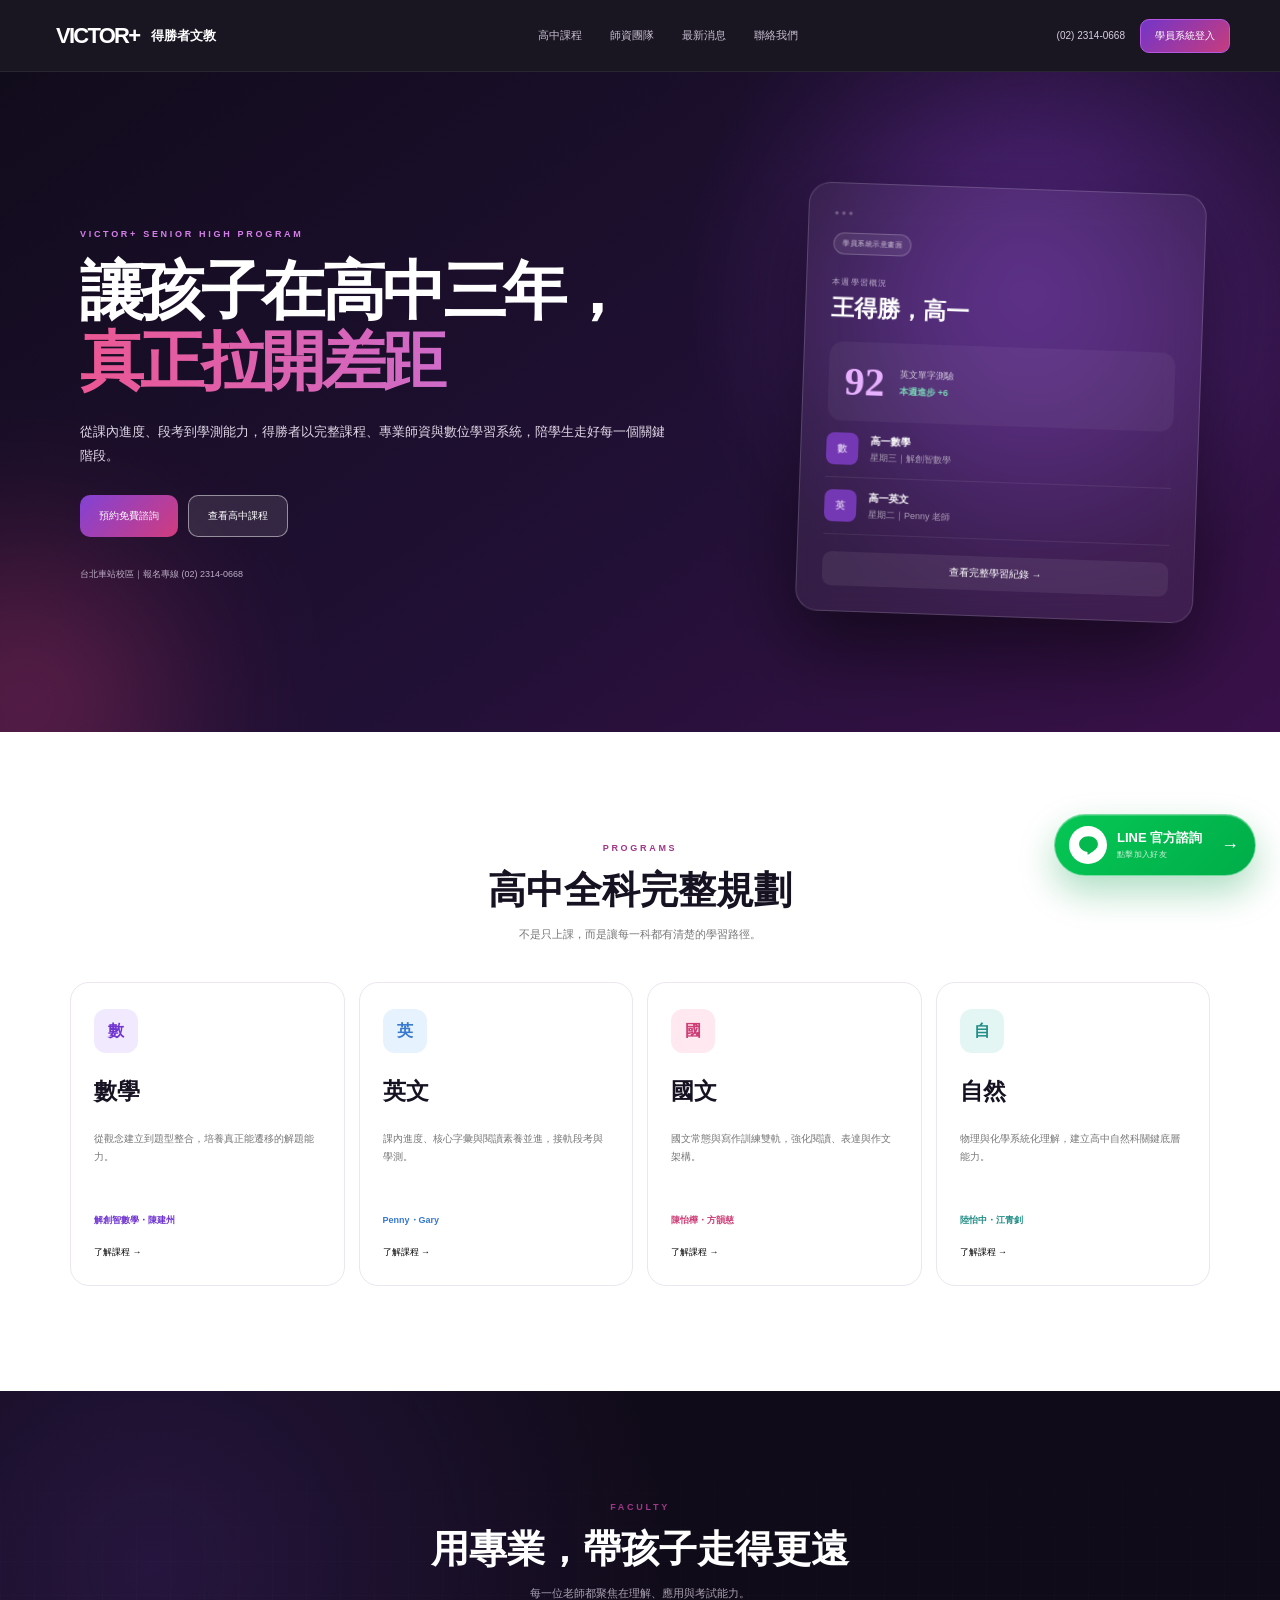
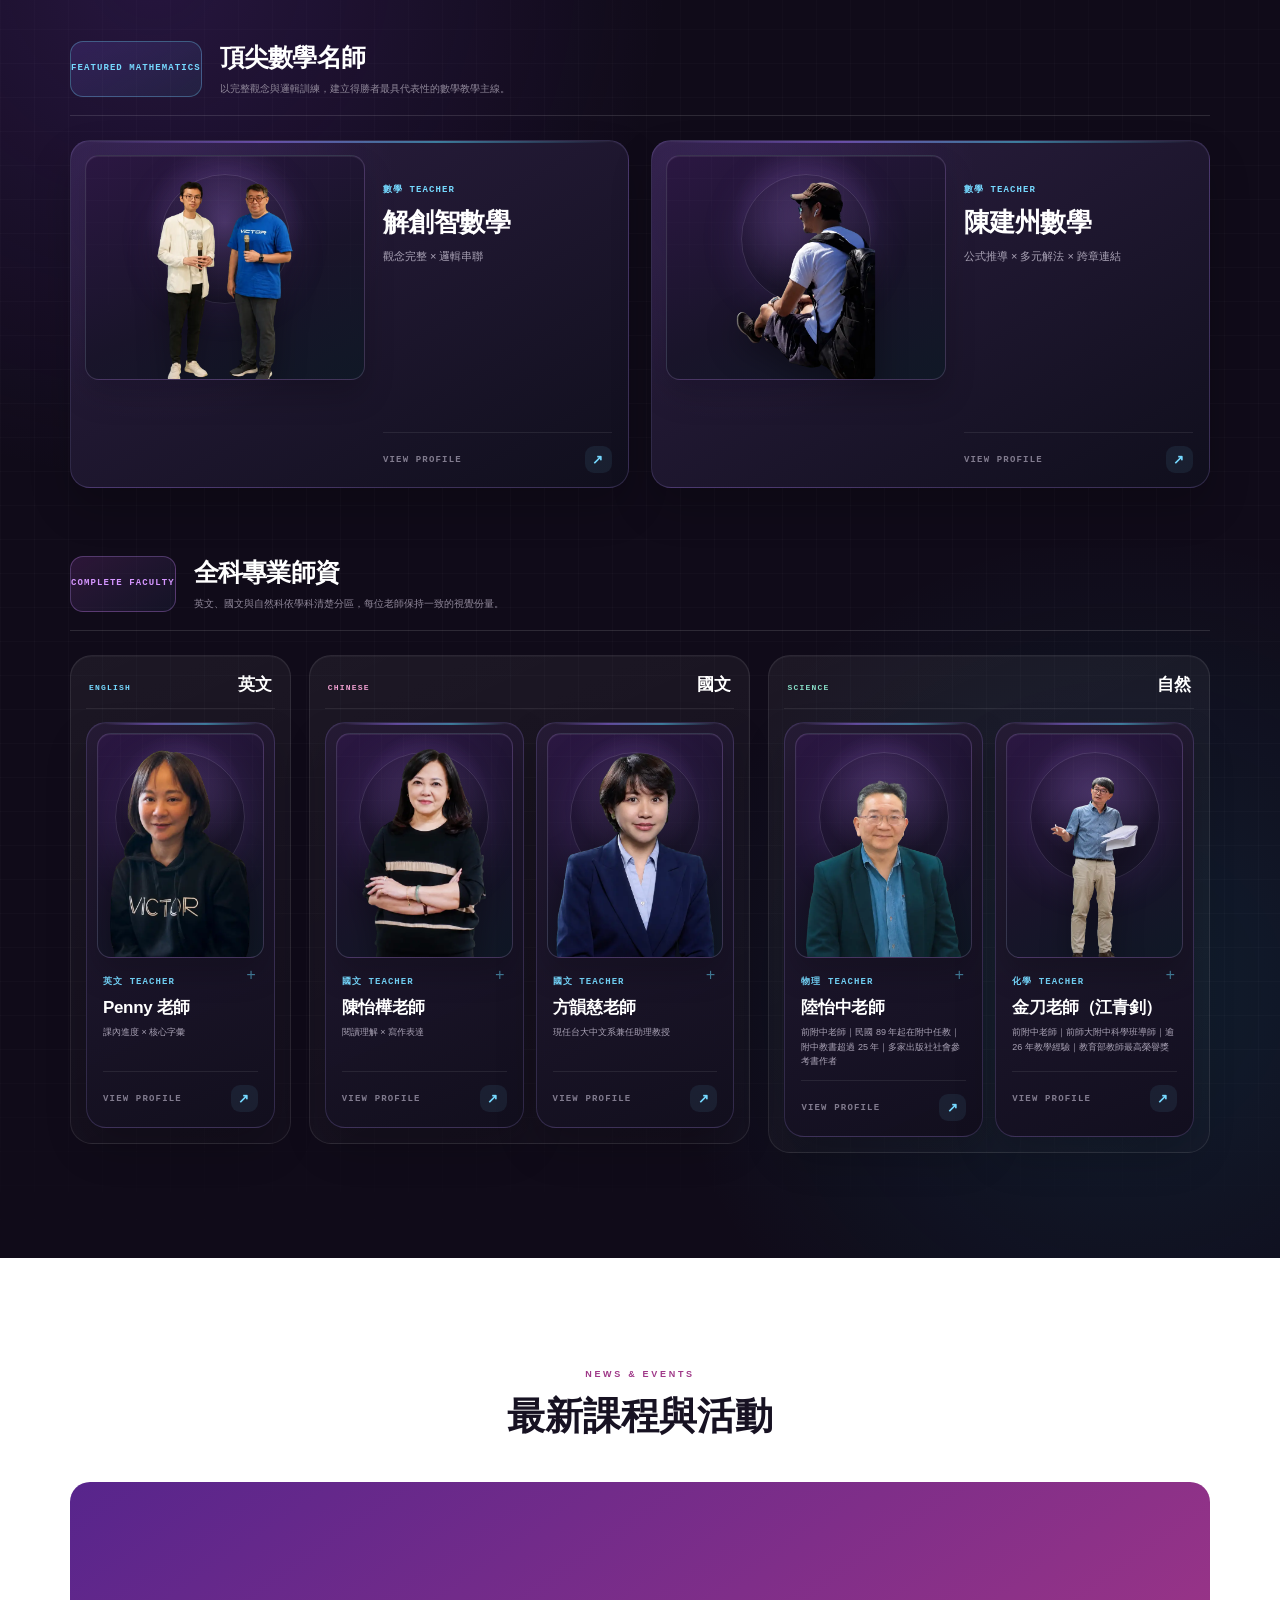
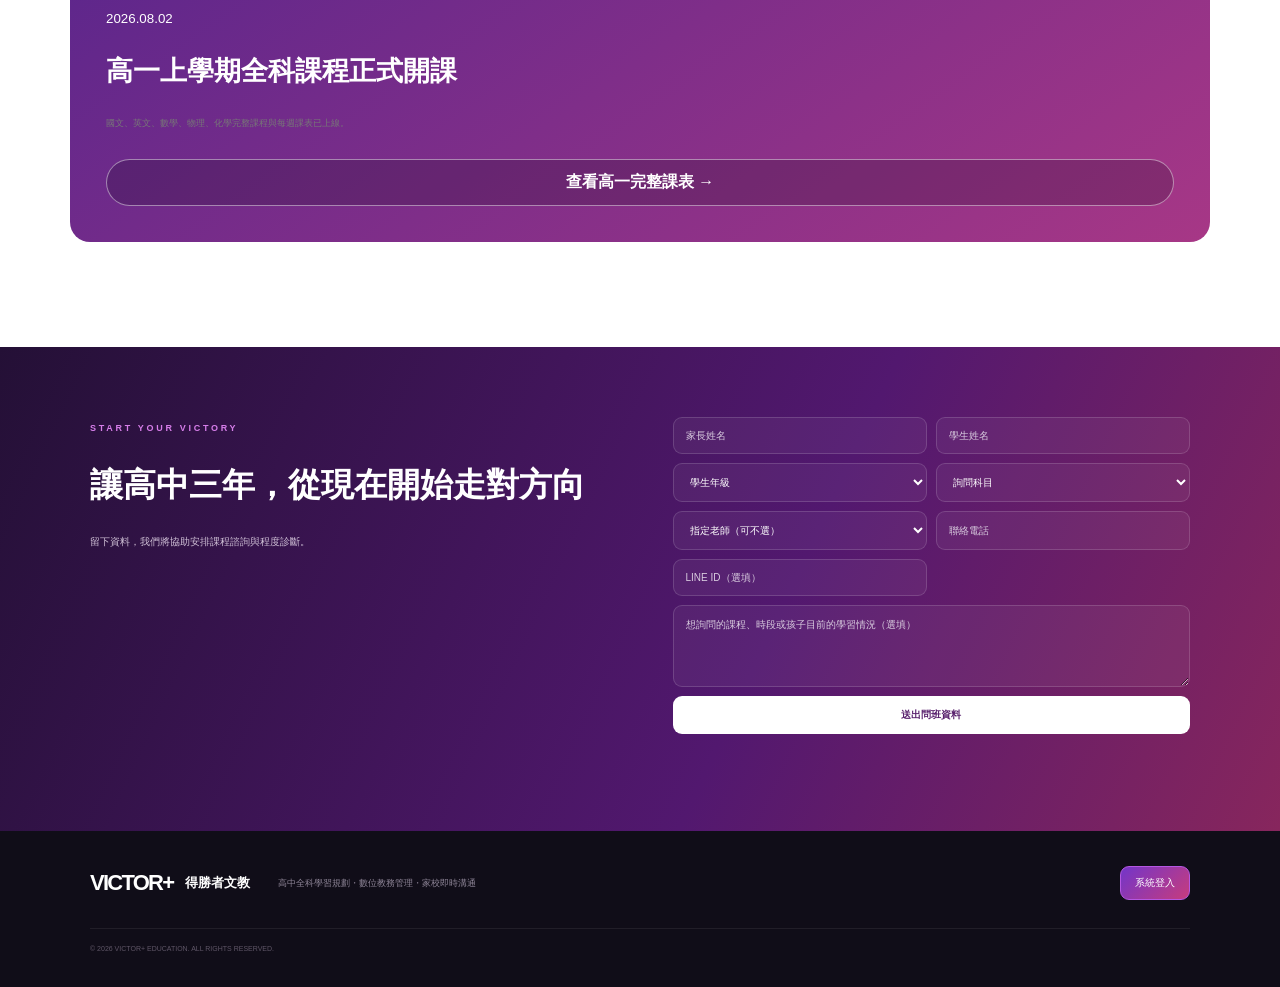
==== index.html @ 73ce13c6 "Initial victor-campus website" ====
<!doctype html>
<html lang="zh-Hant">
<head>
  <meta charset="utf-8" />
  <meta name="viewport" content="width=device-width,initial-scale=1" />
  <meta name="description" content="得勝者文教高中全科課程與教務管理系統" />
  <title>VICTOR+ 得勝者文教｜高中全科學習系統</title>
  <link rel="stylesheet" href="/styles.css" />
</head>
<body>
  <div id="official">
    <header class="site-nav">
      <button class="logo" data-scroll="home"><b>VICTOR+</b><span>得勝者文教</span></button>
      <nav><button data-scroll="programs">高中課程</button><button data-scroll="faculty">師資團隊</button><button data-scroll="news">最新消息</button><button data-scroll="contact">聯絡我們</button></nav>
      <div><a href="tel:0223140668">(02) 2314-0668</a><button class="portal-open">學員系統登入</button></div>
    </header>
    <main>
      <section id="home" class="landing-hero">
        <div class="beam beam-one"></div><div class="beam beam-two"></div>
        <div class="hero-copy"><span class="eyebrow">VICTOR+ SENIOR HIGH PROGRAM</span><h1>讓孩子在高中三年，<em>真正拉開差距</em></h1><p>從課內進度、段考到學測能力，得勝者以完整課程、專業師資與數位學習系統，陪學生走好每一個關鍵階段。</p><div class="hero-actions"><button data-scroll="contact">預約免費諮詢</button><button class="ghost" data-scroll="programs">查看高中課程</button></div><small>台北車站校區｜報名專線 (02) 2314-0668</small></div>
        <div class="system-preview"><div class="dots">● ● ●</div><small class="preview-demo-label">學員系統示意畫面</small><span>本週學習概況</span><h3>王得勝，高一</h3><div class="score"><strong>92</strong><p>英文單字測驗<b>本週進步 +6</b></p></div><article><i>數</i><p><b>高一數學</b>星期三｜解創智數學</p></article><article><i class="blue">英</i><p><b>高一英文</b>星期二｜Penny 老師</p></article><button class="portal-open">查看完整學習紀錄 →</button></div>
      </section>
      <section id="programs" class="section"><header class="section-head"><span>PROGRAMS</span><h2>高中全科完整規劃</h2><p>不是只上課，而是讓每一科都有清楚的學習路徑。</p></header><div class="cards programs"><article class="purple"><i>數</i><h3>數學</h3><p>從觀念建立到題型整合，培養真正能遷移的解題能力。</p><b>解創智數學・陳建州</b><button data-scroll="contact">了解課程 →</button></article><article class="blue"><i>英</i><h3>英文</h3><p>課內進度、核心字彙與閱讀素養並進，接軌段考與學測。</p><b>Penny・Gary</b><button data-scroll="contact">了解課程 →</button></article><article class="pink"><i>國</i><h3>國文</h3><p>國文常態與寫作訓練雙軌，強化閱讀、表達與作文架構。</p><b>陳怡樺・方韻慈</b><button data-scroll="contact">了解課程 →</button></article><article class="teal"><i>自</i><h3>自然</h3><p>物理與化學系統化理解，建立高中自然科關鍵底層能力。</p><b>陸怡中・江青釗</b><button data-scroll="contact">了解課程 →</button></article></div></section>
      <section id="faculty" class="section faculty"><header class="section-head light"><span>FACULTY</span><h2>用專業，帶孩子走得更遠</h2><p>每一位老師都聚焦在理解、應用與考試能力。</p></header><div class="cards teachers"><article class="faculty-card" tabindex="0" role="button"><div class="teacher-photo team"><img src="[data-uri]" alt="解創智數學" loading="lazy"></div><span>數學 TEACHER</span><h3>解創智數學</h3><p>觀念完整 × 邏輯串聯</p><span class="faculty-view"><b>VIEW PROFILE</b><i>↗</i></span></article><article class="faculty-card" tabindex="0" role="button"><div class="teacher-photo"><img src="[data-uri]" alt="陳建州數學" loading="lazy"></div><span>數學 TEACHER</span><h3>陳建州數學</h3><p>公式推導 × 多元解法 × 跨章連結</p><span class="faculty-view"><b>VIEW PROFILE</b><i>↗</i></span></article><article class="faculty-card" tabindex="0" role="button"><div class="teacher-photo"><img src="[data-uri]" alt="Penny 老師" loading="lazy"></div><span>英文 TEACHER</span><h3>Penny 老師</h3><p>課內進度 × 核心字彙</p><span class="faculty-view"><b>VIEW PROFILE</b><i>↗</i></span></article><article class="faculty-card" tabindex="0" role="button"><div class="teacher-photo"><img src="[data-uri]" alt="陳怡樺老師" loading="lazy"></div><span>國文 TEACHER</span><h3>陳怡樺老師</h3><p>閱讀理解 × 寫作表達</p><span class="faculty-view"><b>VIEW PROFILE</b><i>↗</i></span></article><article class="faculty-card" tabindex="0" role="button"><div class="teacher-photo"><img src="[data-uri]" alt="陸怡中老師" loading="lazy"></div><span>物理 TEACHER</span><h3>陸怡中老師</h3><p>觀念建模 × 題型應用</p><span class="faculty-view"><b>VIEW PROFILE</b><i>↗</i></span></article><article class="faculty-card" tabindex="0" role="button"><div class="teacher-photo"><img src="[data-uri]" alt="金刀老師（江青釗）" loading="lazy"></div><span>化學 TEACHER</span><h3>金刀老師（江青釗）</h3><p>觀念拆解 × 化學推理 × 題型整合</p><span class="faculty-view"><b>VIEW PROFILE</b><i>↗</i></span></article>
        <article class="faculty-card" tabindex="0" role="button">
          <div class="teacher-photo"><img src="[data-uri]" alt="方韻慈老師" loading="lazy"></div>
          <span>國文 TEACHER</span>
          <h3>方韻慈老師</h3>
          <p>現任台大中文系兼任助理教授</p>
          <span class="faculty-view"><b>VIEW PROFILE</b><i>↗</i></span>
        </article>
      </div></section>
      <section id="news" class="section"><header class="section-head"><span>NEWS & EVENTS</span><h2>最新課程與活動</h2></header><div class="news news-single"><article class="news-feature schedule-open" role="button" tabindex="0" aria-label="查看高一上學期科技課表"><small>2026.08.02</small><h3>高一上學期全科課程正式開課</h3><p>國文、英文、數學、物理、化學完整課程與每週課表已上線。</p><button type="button" class="news-schedule-cta">查看高一完整課表 →</button></article></div></section>
      <section id="contact" class="contact">
        <div><span>START YOUR VICTORY</span><h2>讓高中三年，從現在開始走對方向</h2><p>留下資料，我們將協助安排課程諮詢與程度診斷。</p></div>
        <form id="consult">
          <input name="parentName" required autocomplete="name" placeholder="家長姓名" aria-label="家長姓名" />
          <input name="studentName" required autocomplete="off" placeholder="學生姓名" aria-label="學生姓名" />
          <select name="grade" required aria-label="學生年級"><option value="" selected disabled>學生年級</option><option>國三升高一</option><option>高一</option><option>高二</option><option>高三</option></select>
          <select name="subject" required aria-label="詢問科目"><option value="" selected disabled>詢問科目</option><option>數學</option><option>英文</option><option>國文</option><option>物理</option><option>化學</option><option>尚未決定</option></select>
          <select name="teacher" aria-label="指定老師"><option value="">指定老師（可不選）</option><option>解創智數學</option><option>陳建州數學</option><option>Penny 老師</option><option>陳怡樺老師</option><option>方韻慈老師</option><option>陸怡中老師</option><option>金刀老師（江青釗）</option></select>
          <input name="phone" type="tel" required autocomplete="tel" inputmode="tel" placeholder="聯絡電話" aria-label="聯絡電話" />
          <input name="lineId" autocomplete="off" placeholder="LINE ID（選填）" aria-label="LINE ID" />
          <textarea name="message" rows="3" placeholder="想詢問的課程、時段或孩子目前的學習情況（選填）" aria-label="詢問內容"></textarea>
          <button type="submit">送出問班資料</button>
          <p id="consult-status" class="consult-status" role="status" aria-live="polite"></p>
        </form>
      </section>
    </main>
    <footer><div class="logo"><b>VICTOR+</b><span>得勝者文教</span></div><p>高中全科學習規劃・數位教務管理・家校即時溝通</p><button class="portal-open">系統登入</button><small>© 2026 VICTOR+ EDUCATION. ALL RIGHTS RESERVED.</small></footer>
    <a class="line-consult" href="https://lin.ee/ummeNNs" target="_blank" rel="noopener noreferrer" aria-label="加入得勝者文教官方 LINE 諮詢">
      <span class="line-icon" aria-hidden="true"><svg viewBox="0 0 24 24"><path d="M12 3C6.9 3 3 6.35 3 10.55c0 3.73 3.1 6.84 7.3 7.45.28.06.66.2.76.46.09.23.06.6.03.84l-.12.8c-.04.24-.19.94.82.51 1.01-.42 5.43-3.2 7.41-5.49C20.94 13.36 21 11.89 21 10.55 21 6.35 17.1 3 12 3Z" fill="currentColor"/></svg></span>
      <span><b>LINE 官方諮詢</b><small>點擊加入好友</small></span>
      <i aria-hidden="true">→</i>
    </a>
  </div>



  <div id="faculty-profile-modal" class="faculty-profile-overlay hidden" aria-hidden="true">
    <section class="faculty-profile-shell" role="dialog" aria-modal="true" aria-labelledby="faculty-profile-name">
      <button type="button" class="faculty-profile-close" aria-label="關閉師資介紹">×</button>
      <div class="faculty-profile-visual">
        <span class="profile-scan-label">FACULTY ID <b id="faculty-profile-id">01</b></span>
        <div class="profile-target"><i></i><i></i><i></i><i></i></div>
        <img id="faculty-profile-image" alt="" />
        <div class="profile-scan-line"></div>
        <small><i></i> PROFILE VERIFIED</small>
      </div>
      <div class="faculty-profile-copy">
        <span class="profile-kicker">VICTOR+ FACULTY DATABASE</span>
        <div id="faculty-profile-subject" class="profile-subject">數學 TEACHER</div>
        <h2 id="faculty-profile-name">解創智數學</h2>
        <p id="faculty-profile-tagline">觀念完整 × 邏輯串聯</p>
        <div class="profile-signals">
          <article><small>CORE 01</small><b>觀念建構</b><span>建立完整知識架構</span></article>
          <article><small>CORE 02</small><b>題型應用</b><span>掌握考試關鍵能力</span></article>
          <article><small>CORE 03</small><b>學習追蹤</b><span>持續掌握學習進度</span></article>
        </div>
        <button type="button" class="profile-line profile-inquiry">填寫這位老師的問班表單 <span>→</span></button>
      </div>
    </section>
  </div>

  <div id="schedule-modal" class="schedule-overlay hidden" aria-hidden="true">
    <section class="schedule-shell" role="dialog" aria-modal="true" aria-labelledby="schedule-title">
      <header class="schedule-topbar">
        <div><span class="schedule-kicker">VICTOR+ ACADEMIC GRID</span><h2 id="schedule-title">118學測班｜高一上總課表</h2><p>每週固定課程配置・點選科目即可快速辨識</p></div>
        <button type="button" class="schedule-close" aria-label="關閉課表">×</button>
      </header>
      <div class="schedule-status"><span><i></i> SYSTEM ONLINE</span><b>WEEKLY SCHEDULE</b><em>更新版本 2026.08</em></div>
      <div class="schedule-scroll" aria-label="高一上學期課表，可左右滑動">
        <div class="schedule-grid">
          <div class="corner-cell">TIME / DAY</div>
          <div class="day-head"><small>MON</small>星期一</div><div class="day-head"><small>TUE</small>星期二</div><div class="day-head"><small>WED</small>星期三</div><div class="day-head"><small>THU</small>星期四</div><div class="day-head"><small>FRI</small>星期五</div><div class="day-head"><small>SAT</small>星期六</div><div class="day-head"><small>SUN</small>星期日</div>

          <div class="time-slot"><strong>09:00</strong><span>—</span><strong>12:00</strong><small>MORNING</small></div>
          <div class="slot empty"><span>NO CLASS</span></div><div class="slot empty"><span>NO CLASS</span></div><div class="slot empty"><span>NO CLASS</span></div><div class="slot empty"><span>NO CLASS</span></div><div class="slot empty"><span>NO CLASS</span></div>
          <div class="slot"><article class="course-card physics" data-subject="physics" tabindex="0"><small>物理 PHYSICS</small><b>陸怡中</b><span>07.18 開課</span><em>@ 公園大</em></article></div>
          <div class="slot stacked"><article class="course-card chinese" data-subject="chinese" tabindex="0"><small>國文 CHINESE</small><b>方韻慈</b><span>08.02 開課</span><em>@ 高中2左</em></article><article class="course-card math" data-subject="math" tabindex="0"><small>私中數學</small><b>洪宇</b><span>07.12 開課</span><em>@ 高中2右</em></article></div>

          <div class="time-slot"><strong>14:00</strong><span>—</span><strong>17:00</strong><small>AFTERNOON</small></div>
          <div class="slot empty"><span>NO CLASS</span></div><div class="slot empty"><span>NO CLASS</span></div><div class="slot empty"><span>NO CLASS</span></div>
          <div class="slot"><article class="course-card chinese" data-subject="chinese" tabindex="0"><small>國寫 WRITING</small><b>怡樺八週班</b><span>07.02 開課</span><em>@ 608</em></article></div>
          <div class="slot empty"><span>NO CLASS</span></div>
          <div class="slot"><article class="course-card apex" data-subject="math" tabindex="0"><small>APEX 巔峰班</small><b>解創智數學</b><span>06.13 開課</span><em>@ 高中2右</em></article></div>
          <div class="slot"><article class="course-card math" data-subject="math" tabindex="0"><small>數學 MATH</small><b>陳建州｜進度一</b><span>07.05 開課</span><em>@ 603</em></article></div>

          <div class="time-slot"><strong>18:30</strong><span>—</span><strong>21:30</strong><small>EVENING</small></div>
          <div class="slot empty"><span>NO CLASS</span></div>
          <div class="slot"><article class="course-card english" data-subject="english" tabindex="0"><small>英文 ENGLISH</small><b>Penny｜雙週解題</b><span>07.28 開課</span><em>@ 公園路教室</em></article></div>
          <div class="slot"><article class="course-card math" data-subject="math" tabindex="0"><small>數學 MATH</small><b>解創智數學</b><span>07.08 開課</span><em>@ 602</em></article></div>
          <div class="slot"><article class="course-card english" data-subject="english" tabindex="0"><small>英文 ENGLISH</small><b>Gary｜律振揚</b><span>07.16 開課</span><em>@ 公園路教室</em></article></div>
          <div class="slot empty"><span>NO CLASS</span></div>
          <div class="slot"><article class="course-card chemistry" data-subject="chemistry" tabindex="0"><small>化學 CHEMISTRY</small><b>金刀（江青釗）</b><span>07.18 開課</span><em>@ 公園大</em></article></div>
          <div class="slot empty"><span>NO CLASS</span></div>
        </div>
      </div>
      <footer class="schedule-legend interactive-legend">
        <div class="legend-heading"><span>SUBJECT EXPLORER</span><b id="legend-state">全部課程｜10 堂</b></div>
        <div class="legend-buttons" role="group" aria-label="依科目篩選課表">
          <button type="button" class="legend-filter selected" data-filter="all"><i>ALL</i><span>全部</span><em>10</em></button>
          <button type="button" class="legend-filter" data-filter="math"><i>∑</i><span>數學</span><em>4</em></button>
          <button type="button" class="legend-filter" data-filter="english"><i>ENG</i><span>英文</span><em>2</em></button>
          <button type="button" class="legend-filter" data-filter="chinese"><i>文</i><span>國文</span><em>2</em></button>
          <button type="button" class="legend-filter" data-filter="physics"><i>Φ</i><span>物理</span><em>1</em></button>
          <button type="button" class="legend-filter" data-filter="chemistry"><i>⚗</i><span>化學</span><em>1</em></button>
        </div>
        <small>點選科目即可聚焦課程；再點「全部」恢復完整課表。手機版可左右滑動。</small>
      </footer>
    </section>
  </div>

  <div id="login" class="overlay platform-login-overlay hidden"><form class="login-box platform-login">
    <section class="platform-login-hero">
      <img src="logo.png" alt="得勝者文教" />
      <span>VICTOR+ SCORE PLATFORM</span>
      <h2>高一得分平台</h2>
      <p>讓家長不用問、學生不會忘，所有課程任務與學習紀錄都集中在這裡。</p>
      <div class="platform-login-quote"><b>本週一句</b><p>「每天多弄懂一題，就是往目標更近一步。」</p></div>
    </section>
    <section class="platform-login-panel">
      <button type="button" class="modal-close" aria-label="關閉">×</button>
      <div class="platform-login-form">
        <span class="platform-login-kicker">VICTOR+ CAMPUS PASS</span>
        <h2>登入平台</h2>
        <p>選擇身分，進入你的專屬學習空間。</p>
        <div class="role-picks platform-login-tabs">
          <button type="button" class="selected" data-role="學生"><b>學生</b><small>我的課程</small></button>
          <button type="button" data-role="家長"><b>家長</b><small>學習陪伴</small></button>
          <button type="button" data-role="行政"><b>行政</b><small>校務管理</small></button>
        </div>
        <div class="login-fields platform-login-fields">
          <label><span>帳號</span><div><i>＃</i><input id="campus-account" inputmode="numeric" autocomplete="username" placeholder="請輸入學生學號" /></div></label>
          <label><span>密碼</span><div><i>●</i><input id="campus-password" type="password" inputmode="numeric" autocomplete="current-password" maxlength="6" placeholder="民國生日年月日 6 碼" /></div></label>
        </div>
        <small id="login-error" class="login-error" aria-live="polite"></small>
        <button class="login-submit platform-login-submit">登入平台 <span>→</span></button>
        <small id="login-rule" class="demo-note platform-login-note"><i></i>學生與家長：帳號為學號，密碼為民國生日 6 碼；100 年請輸入 00</small>
      </div>
    </section>
  </form></div>

  <div id="portal" class="portal hidden">
    <aside><div class="portal-logo"><div class="mark">V</div><p><b>得勝者文教</b><span>教務管理系統</span></p></div><div class="role-switch"><span>切換系統身分</span><div></div></div><nav id="portal-nav"></nav><div class="account"><i>陳</i><p><b>陳筠靜</b><span id="account-role">行政帳號</span></p></div></aside>
    <section class="portal-main"><header><button id="back-site">← 返回官網</button><label>⌕ <input placeholder="搜尋學生、課程或老師" /></label><button>♢</button><time>2026 AUG</time></header><main id="portal-content"></main></section>
  </div>
  <script src="/app.js"></script>
</body>
</html>
---- styles.css ----
:root{--ink:#171222;--purple:#7135d2;--pink:#d23d7b;--line:#ebe7ef;--muted:#777080;--paper:#f7f5f9}*{box-sizing:border-box}html{scroll-behavior:smooth}body{margin:0;color:var(--ink);font-family:Inter,"Noto Sans TC","PingFang TC",Arial,sans-serif;background:#fff}button,input,select{font:inherit}button{cursor:pointer}.hidden{display:none!important}.site-nav{height:72px;display:grid;grid-template-columns:230px 1fr auto;align-items:center;padding:0 max(24px,calc((100vw - 1180px)/2));position:sticky;top:0;z-index:20;background:#100d19f5;color:#fff;border-bottom:1px solid #ffffff12}.logo{border:0;background:none;color:inherit;display:flex;align-items:center;gap:12px}.logo b{font:900 22px Arial;letter-spacing:-.08em}.logo span{font-size:13px;font-weight:800}.site-nav nav{display:flex;justify-content:center;gap:4px}.site-nav nav button{border:0;background:transparent;color:#c8bed0;padding:10px 12px;font-size:11px}.site-nav>div{display:flex;align-items:center;gap:15px}.site-nav a{color:#d8cedf;text-decoration:none;font-size:10px}.portal-open{border:1px solid #b557e2;background:linear-gradient(135deg,#7335c9,#c63c7d);color:#fff;border-radius:9px;padding:9px 14px;font-size:10px}.landing-hero{min-height:660px;padding:80px max(28px,calc((100vw - 1120px)/2));display:grid;grid-template-columns:1.3fr .8fr;gap:75px;align-items:center;position:relative;overflow:hidden;color:#fff;background:radial-gradient(circle at 80% 30%,#712e9a55,transparent 30%),linear-gradient(145deg,#110c1c,#211035 58%,#3a104a)}.beam{position:absolute;border-radius:50%;filter:blur(85px);opacity:.35}.beam-one{width:380px;height:380px;background:#843bd4;right:5%;top:8%}.beam-two{width:300px;height:300px;background:#d33c7d;left:-10%;bottom:-18%}.hero-copy,.system-preview{position:relative;z-index:2}.eyebrow,.section-head>span,.contact>div>span{font-size:9px;letter-spacing:.3em;color:#d67ee9;font-weight:800}.hero-copy h1{font:800 clamp(44px,5vw,72px)/1.09 Georgia,"Noto Serif TC",serif;letter-spacing:-.055em;margin:16px 0 23px}.hero-copy h1 em{display:block;font-style:normal;background:linear-gradient(90deg,#eb5793,#b97af2);background-clip:text;color:transparent}.hero-copy>p{max-width:590px;color:#c9c0d2;font-size:13px;line-height:1.9}.hero-actions{display:flex;gap:10px;margin:26px 0}.hero-actions button{border:0;color:#fff;border-radius:10px;padding:13px 19px;font-size:10px;background:linear-gradient(135deg,#8242d5,#d13c7d)}.hero-actions button.ghost{background:#ffffff09;border:1px solid #ffffff2c}.hero-copy small{color:#918699;font-size:9px}.system-preview{padding:25px;border:1px solid #ffffff29;border-radius:22px;background:#ffffff0d;backdrop-filter:blur(18px);box-shadow:0 35px 80px #0008;transform:rotate(2deg)}.dots{color:#ffffff44;font-size:8px}.system-preview>span{display:block;font-size:8px;letter-spacing:.16em;color:#b9adca;margin:22px 0 5px}.system-preview h3{font:700 23px Georgia;margin:0 0 18px}.score{display:flex;gap:15px;align-items:center;background:#ffffff0c;border-radius:14px;padding:16px}.score strong{font:700 40px Georgia;color:#e8b1ff}.score p,.score b{display:block}.score p{font-size:9px;color:#d2c7dc;margin:0}.score b{color:#78d5b6;margin-top:4px}.system-preview article{display:grid;grid-template-columns:34px 1fr;gap:10px;align-items:center;padding:12px 0;border-bottom:1px solid #ffffff13}.system-preview article i{width:32px;height:32px;display:grid;place-items:center;border-radius:8px;background:#7538b5;font-style:normal;font-size:10px}.system-preview article p,.system-preview article b{display:block}.system-preview article p{font-size:9px;color:#a99db4;margin:0}.system-preview article b{color:#fff;font-size:10px;margin-bottom:3px}.system-preview>button{width:100%;margin-top:17px;border:0;background:#ffffff12;color:#fff;border-radius:9px;padding:10px}.numbers{max-width:1100px;margin:-38px auto 0;position:relative;z-index:4;display:grid;grid-template-columns:repeat(4,1fr);background:#fff;border-radius:16px;box-shadow:0 20px 55px #2b143c1c}.numbers div{padding:23px 29px;border-right:1px solid #eee8f1}.numbers strong,.numbers span{display:block}.numbers strong{font:700 28px Georgia;color:#6e2b9d}.numbers span{font-size:9px;color:#777;margin-top:4px}.section{padding:105px max(24px,calc((100vw - 1140px)/2))}.section-head{text-align:center;margin-bottom:40px}.section-head>span{color:#9f3888}.section-head h2{font:700 38px Georgia,"Noto Serif TC",serif;margin:10px 0}.section-head p{font-size:11px;color:#777}.cards{display:grid;grid-template-columns:repeat(4,1fr);gap:14px}.programs article{--tone:#7135d2;--soft:#f1eaff;border:1px solid #ebe6ef;border-radius:19px;padding:26px 23px;background:#fff;transition:.22s}.programs article:hover{transform:translateY(-6px);box-shadow:0 20px 50px #2b163912}.programs article i{width:44px;height:44px;display:grid;place-items:center;border-radius:12px;background:var(--soft);color:var(--tone);font-style:normal;font-weight:800}.purple{--tone:#7135d2!important;--soft:#f1eaff!important}.blue{--tone:#3679cf!important;--soft:#e7f2ff!important}.pink{--tone:#ce3d76!important;--soft:#ffe8f0!important}.teal{--tone:#238e87!important;--soft:#e3f6f4!important}.programs h3{font:700 23px Georgia,"Noto Serif TC",serif}.programs p{font-size:10px;line-height:1.8;color:#777;min-height:70px}.programs b{display:block;color:var(--tone);font-size:9px;margin:14px 0}.programs button{border:0;background:none;padding:0;font-size:9px}.faculty{background:#171020;color:#fff}.section-head.light p{color:#aaa0b3}.teachers article{text-align:center;border:1px solid #ffffff14;border-radius:18px;padding:22px;background:#ffffff07}.teachers article>div{height:175px;border-radius:14px;display:grid;place-items:center;background:linear-gradient(145deg,#7238a8,#2f213e);font:700 58px Georgia;color:#ffffff88;margin-bottom:18px}.teachers article:nth-child(2)>div{background:linear-gradient(145deg,#385fa8,#242241)}.teachers article:nth-child(3)>div{background:linear-gradient(145deg,#a53d78,#432039)}.teachers article:nth-child(4)>div{background:linear-gradient(145deg,#237d76,#173a40)}.teachers span{font-size:8px;color:#c36de6}.teachers h3{font:700 18px Georgia,"Noto Serif TC",serif;margin:8px 0}.teachers p{font-size:9px;color:#aaa0b3}.news{display:grid;grid-template-columns:1.05fr .95fr;gap:24px}.news-feature{min-height:290px;border-radius:20px;padding:36px;display:flex;flex-direction:column;justify-content:flex-end;color:#fff;background:linear-gradient(145deg,#57258c,#a73786)}.news-feature h3{font:700 27px Georgia,"Noto Serif TC",serif}.news-feature p{font-size:10px;line-height:1.7}.news>div article{display:grid;grid-template-columns:70px 1fr;gap:17px;padding:20px;border-bottom:1px solid #eee8f0}.news time{font:700 21px Georgia;color:#913bad}.news p,.news p b{display:block}.news p{font-size:9px;color:#777;line-height:1.7;margin:0}.news p b{font-size:11px;color:#2f2833}.contact{padding:70px max(24px,calc((100vw - 1100px)/2));display:grid;grid-template-columns:1fr 1fr;gap:65px;align-items:center;color:#fff;background:linear-gradient(115deg,#241036,#52186f 60%,#87265d)}.contact h2{font:700 33px Georgia,"Noto Serif TC",serif}.contact p{font-size:10px;color:#cfc0d6}.contact form{display:grid;grid-template-columns:1fr 1fr;gap:9px}.contact input,.contact select{border:1px solid #ffffff26;background:#ffffff0d;color:#fff;border-radius:9px;padding:12px;font-size:10px}.contact select option{color:#222}.contact form button{grid-column:1/-1;border:0;border-radius:9px;padding:12px;color:#59206d;background:#fff;font-size:10px;font-weight:800}footer{padding:35px max(24px,calc((100vw - 1100px)/2));display:grid;grid-template-columns:auto 1fr auto;align-items:center;gap:28px;background:#100d18;color:#fff}footer p{font-size:9px;color:#8f8698}footer>button{border:1px solid #ffffff35;background:transparent;color:#fff;border-radius:8px;padding:8px 11px}footer small{grid-column:1/-1;border-top:1px solid #ffffff12;padding-top:16px;color:#5f5667;font-size:7px}.overlay{position:fixed;inset:0;z-index:50;display:grid;place-items:center;background:#0b0712cc;padding:20px;backdrop-filter:blur(7px)}.login-box{position:relative;width:min(410px,100%);border-radius:22px;padding:32px;background:#fff;text-align:center;box-shadow:0 35px 100px #0008}.modal-close{position:absolute;right:15px;top:12px;border:0;background:none;font-size:22px;color:#888}.mark{width:40px;height:40px;display:grid;place-items:center;border-radius:11px;color:#fff;background:linear-gradient(135deg,#f23d77,#8248df);font:700 23px Georgia}.login-box .mark{margin:0 auto 12px}.login-box>span{font-size:8px;letter-spacing:.25em;color:#9a3da4}.login-box h2{font:700 24px Georgia,"Noto Serif TC",serif;margin:8px}.login-box>p{font-size:10px;color:#888}.role-picks{display:grid;grid-template-columns:repeat(4,1fr);gap:6px;margin:19px 0}.role-picks button{border:1px solid #eee8f1;background:#faf8fb;border-radius:8px;padding:8px}.role-picks button.selected{color:#fff;background:linear-gradient(135deg,#7237c4,#c33b7b)}.login-box label{display:block;text-align:left;font-size:9px;color:#777;margin:9px 0}.login-box label input{display:block;width:100%;border:1px solid #e9e3ec;border-radius:9px;padding:11px;margin-top:5px}.login-submit{width:100%;border:0;color:#fff;border-radius:9px;padding:12px;background:linear-gradient(135deg,#7437c8,#cb3d7c);margin:9px 0}.login-box>small{font-size:8px;color:#aaa}.portal{min-height:100vh;display:grid;grid-template-columns:245px 1fr;background:var(--paper)}.portal>aside{position:sticky;top:0;height:100vh;padding:25px 18px 18px;color:#fff;background:radial-gradient(circle at 15% 0,#7330a2,transparent 32%),linear-gradient(165deg,#191229,#291541 58%,#100d19);display:flex;flex-direction:column}.portal-logo{display:flex;align-items:center;gap:10px;padding:0 6px 20px}.portal-logo p,.portal-logo b,.portal-logo span,.account p,.account b,.account span{display:block}.portal-logo p,.account p{margin:0}.portal-logo b{font-size:14px}.portal-logo span{font-size:9px;color:#bdb1c8;margin-top:3px}.role-switch{padding:12px;border:1px solid #ffffff19;border-radius:13px;background:#ffffff08}.role-switch>span{font-size:9px;color:#b9adca}.role-switch>div{display:grid;grid-template-columns:1fr 1fr;gap:5px;margin-top:8px}.role-switch button{border:0;background:transparent;color:#c8becf;border-radius:7px;padding:7px}.role-switch button.selected{color:#fff;background:linear-gradient(135deg,#793bd4,#c73b7c)}#portal-nav{display:flex;flex-direction:column;gap:3px;margin-top:15px}#portal-nav button{border:0;background:transparent;color:#bdb4c7;text-align:left;border-radius:9px;padding:10px 12px}#portal-nav button.active{color:#fff;background:linear-gradient(90deg,#8a3bd343,#e445761a);box-shadow:inset 3px 0 #e24b83}.account{margin-top:auto;padding:15px 6px 0;border-top:1px solid #ffffff14;display:flex;align-items:center;gap:9px}.account i{width:36px;height:36px;display:grid;place-items:center;border-radius:50%;background:#eee4f7;color:#5b2d8c;font-style:normal}.account b{font-size:10px}.account span{font-size:8px;color:#a89db4}.portal-main{min-width:0}.portal-main>header{height:68px;background:#fff;border-bottom:1px solid var(--line);display:flex;align-items:center;justify-content:flex-end;gap:12px;padding:0 35px}.portal-main>header #back-site{margin-right:auto;border:0;background:#f0eaf6;color:#653396;border-radius:8px;padding:8px 11px}.portal-main>header label{border:1px solid var(--line);border-radius:20px;padding:9px 13px;color:#999}.portal-main>header input{border:0;outline:0}.portal-main>header>button:not(#back-site){width:37px;height:37px;border:1px solid var(--line);background:#fff;border-radius:50%}.portal-main>header time{font-size:9px;color:#777}.portal-main>main{padding-bottom:40px}.dash-hero{padding:35px 38px 25px;display:flex;justify-content:space-between;align-items:end;background:linear-gradient(120deg,#fff,#fbf7ff 60%,#fff4f7)}.dash-hero span{font-size:8px;letter-spacing:.25em;color:#9d3989;font-weight:800}.dash-hero h1{font:700 36px Georgia,"Noto Serif TC",serif;margin:7px 0}.dash-hero p{font-size:10px;color:#777}.dash-hero button,.panel-title button{border:0;color:#fff;border-radius:9px;padding:10px 14px;background:linear-gradient(135deg,#7237cd,#cc3d7c)}.metrics{display:grid;grid-template-columns:repeat(4,1fr);gap:12px;padding:0 38px 22px;background:linear-gradient(120deg,#fff,#fbf7ff 60%,#fff4f7)}.metrics article{border:1px solid var(--line);background:#fff;border-radius:13px;padding:15px}.metrics small,.metrics strong,.metrics span{display:block}.metrics small{font-size:8px;color:#777}.metrics strong{font:700 24px Georgia;margin:4px 0}.metrics span{font-size:8px;color:#999}.portal-grid{display:grid;grid-template-columns:1fr 1fr;gap:15px;padding:20px 38px}.panel{background:#fff;border:1px solid var(--line);border-radius:15px;overflow:hidden}.panel.wide{grid-column:1/-1}.panel-title{padding:17px 18px;display:flex;align-items:center;justify-content:space-between}.panel-title h2{font:700 18px Georgia,"Noto Serif TC",serif;margin:0}.panel-title button{font-size:9px}.timeline{padding:0 18px 15px}.timeline article{display:grid;grid-template-columns:55px 1fr;padding:12px 0;border-top:1px solid var(--line)}.timeline time{font-size:9px;color:#888}.timeline b,.timeline span{display:block}.timeline b{font-size:10px}.timeline span{font-size:8px;color:#888;margin-top:3px}.quick{display:grid;grid-template-columns:1fr 1fr;gap:8px;padding:0 17px 17px}.quick button{border:1px solid var(--line);background:#faf8fc;border-radius:10px;padding:15px}.table-wrap{overflow:auto}table{border-collapse:collapse;width:100%;min-width:650px}th,td{text-align:left;padding:13px 17px;border-bottom:1px solid var(--line);font-size:9px}th{background:#faf8fb;color:#817b86}.badge{display:inline-block;border-radius:20px;padding:5px 8px;background:#e9f7ef;color:#27815a}.calendar{display:grid;grid-template-columns:repeat(7,1fr);border-top:1px solid var(--line)}.calendar>div{min-height:125px;padding:8px;border-right:1px solid var(--line);border-bottom:1px solid var(--line)}.calendar b{font:700 10px Georgia}.cal-event{display:block;width:100%;border:0;border-left:3px solid #7135d2;background:#f0e9ff;color:#5f2aa8;border-radius:5px;padding:5px;margin-top:5px;text-align:left;font-size:7px}
@media(max-width:920px){.site-nav{grid-template-columns:1fr auto}.site-nav nav,.site-nav a{display:none}.landing-hero{grid-template-columns:1fr;text-align:center}.hero-actions{justify-content:center}.system-preview{max-width:400px;margin:auto;transform:none}.numbers{margin:0;border-radius:0}.cards{grid-template-columns:1fr 1fr}.news,.contact{grid-template-columns:1fr}.portal{grid-template-columns:210px 1fr}.metrics{grid-template-columns:1fr 1fr}.portal-grid{grid-template-columns:1fr}.panel.wide{grid-column:auto}}
@media(max-width:600px){.site-nav{height:62px;padding:0 14px}.logo span{display:none}.landing-hero{padding:60px 17px}.hero-copy h1{font-size:41px}.hero-actions{display:grid}.system-preview{width:100%}.numbers{grid-template-columns:1fr 1fr}.section{padding:72px 17px}.section-head h2{font-size:30px}.cards{grid-template-columns:1fr}.contact{padding:50px 17px}.contact form{grid-template-columns:1fr}.contact form button{grid-column:auto}footer{grid-template-columns:1fr;text-align:center}footer .logo{justify-content:center}footer small{grid-column:auto}.portal{display:block}.portal>aside{height:auto;position:relative;padding:13px}.portal>aside .role-switch,.portal>aside nav,.account{display:none}.portal-main>header{padding:0 13px}.portal-main>header label,.portal-main>header time{display:none}.dash-hero{padding:25px 16px;display:block}.dash-hero h1{font-size:29px}.dash-hero button{width:100%;margin-top:12px}.metrics{padding:0 16px 17px;gap:8px}.portal-grid{padding:15px 9px}.calendar>div{min-height:70px;padding:3px}.cal-event{font-size:6px;padding:3px}}
.teachers{grid-template-columns:repeat(6,1fr)}.teachers article:nth-child(5)>div{background:linear-gradient(145deg,#b87922,#4d3218)}.teachers article:nth-child(6)>div{background:linear-gradient(145deg,#7b2252,#3f162d)}
@media(max-width:920px){.teachers{grid-template-columns:repeat(2,1fr)}}
@media(max-width:600px){.teachers{grid-template-columns:1fr}}

/* Teacher cutout portraits */
.teachers .teacher-photo{height:175px;overflow:hidden;display:flex;align-items:flex-end;justify-content:center;padding:10px 10px 0}
.teachers .teacher-photo img{display:block;width:100%;height:100%;object-fit:contain;object-position:center bottom;filter:drop-shadow(0 12px 18px rgba(0,0,0,.22))}
.teachers .teacher-photo.team{padding:8px 4px 0}
.teachers .teacher-photo.team img{width:112%;max-width:none}
@media(max-width:760px){.teachers .teacher-photo{height:210px}}

/* Futuristic schedule modal */
.news-feature.schedule-open{cursor:pointer;position:relative;overflow:hidden;transition:transform .25s ease,box-shadow .25s ease}
.news-feature.schedule-open:after{content:"";position:absolute;inset:-40% auto auto -20%;width:65%;height:170%;background:linear-gradient(110deg,transparent,rgba(255,255,255,.18),transparent);transform:translateX(-140%) rotate(10deg);transition:transform .7s ease}
.news-feature.schedule-open:hover{transform:translateY(-4px);box-shadow:0 24px 55px rgba(105,38,161,.28)}
.news-feature.schedule-open:hover:after{transform:translateX(230%) rotate(10deg)}
.news-schedule-cta{margin-top:28px;padding:12px 18px;border:1px solid rgba(255,255,255,.45);border-radius:999px;background:rgba(10,8,24,.2);color:#fff;font-weight:800;position:relative;z-index:1}
.schedule-overlay{position:fixed;inset:0;z-index:500;background:rgba(5,4,15,.88);backdrop-filter:blur(18px);padding:22px;overflow:auto}
.schedule-shell{width:min(1440px,100%);margin:0 auto;min-height:calc(100vh - 44px);border:1px solid rgba(137,112,255,.35);border-radius:28px;background:radial-gradient(circle at 15% 10%,rgba(126,52,213,.24),transparent 28%),radial-gradient(circle at 90% 5%,rgba(0,213,255,.14),transparent 24%),#090817;color:#f7f5ff;box-shadow:0 0 70px rgba(97,48,212,.3),inset 0 1px rgba(255,255,255,.06);overflow:hidden}
.schedule-topbar{display:flex;justify-content:space-between;align-items:flex-start;padding:30px 34px 22px;border-bottom:1px solid rgba(162,145,255,.18)}
.schedule-kicker{display:block;color:#43e8ff;font-size:11px;font-weight:900;letter-spacing:.28em;margin-bottom:9px}
.schedule-topbar h2{margin:0;font-size:clamp(25px,3vw,42px);letter-spacing:-.04em}
.schedule-topbar p{margin:9px 0 0;color:#9892ad}
.schedule-close{width:48px;height:48px;border-radius:15px;border:1px solid rgba(255,255,255,.14);background:#171329;color:#fff;font-size:32px;line-height:1}
.schedule-status{display:flex;gap:24px;align-items:center;padding:13px 34px;border-bottom:1px solid rgba(162,145,255,.14);font:700 11px/1.2 ui-monospace,SFMono-Regular,Menlo,monospace;letter-spacing:.12em;color:#8e88a3}
.schedule-status span{color:#58f5ad}.schedule-status span i{display:inline-block;width:7px;height:7px;border-radius:50%;background:#58f5ad;box-shadow:0 0 12px #58f5ad;margin-right:8px}.schedule-status b{color:#c4b8ff}.schedule-status em{margin-left:auto;font-style:normal}
.schedule-scroll{padding:22px 26px;overflow-x:auto;overscroll-behavior-x:contain}
.schedule-grid{min-width:1080px;display:grid;grid-template-columns:110px repeat(7,minmax(135px,1fr));grid-template-rows:66px repeat(3,minmax(174px,auto));gap:8px}
.corner-cell,.day-head,.time-slot,.slot{border:1px solid rgba(151,134,240,.14);border-radius:14px;background:rgba(255,255,255,.025)}
.corner-cell{display:grid;place-items:center;color:#6f6983;font:800 10px ui-monospace,monospace;letter-spacing:.12em}
.day-head{display:flex;flex-direction:column;align-items:center;justify-content:center;font-weight:900}.day-head small{font:800 10px ui-monospace,monospace;letter-spacing:.16em;color:#a189ff;margin-bottom:4px}
.time-slot{display:flex;flex-direction:column;align-items:center;justify-content:center;color:#ddd8ed}.time-slot strong{font:800 16px ui-monospace,monospace}.time-slot span{color:#625c74;margin:2px}.time-slot small{margin-top:12px;color:#625c74;font:800 9px ui-monospace,monospace;letter-spacing:.12em}
.slot{padding:7px;min-width:0}.slot.empty{display:grid;place-items:center;background:repeating-linear-gradient(135deg,rgba(255,255,255,.012) 0 8px,transparent 8px 16px)}.slot.empty span{font:800 9px ui-monospace,monospace;letter-spacing:.15em;color:#3e394f}
.slot.stacked{display:grid;grid-template-rows:1fr 1fr;gap:6px}
.course-card{height:100%;min-height:0;padding:13px 12px;border-radius:11px;border:1px solid var(--course-border);background:linear-gradient(145deg,var(--course-bg),rgba(10,9,25,.72));box-shadow:inset 3px 0 var(--course),0 8px 28px rgba(0,0,0,.16);display:flex;flex-direction:column;justify-content:center;gap:5px;transition:transform .2s ease,box-shadow .2s ease}
.course-card:hover{transform:translateY(-3px);box-shadow:inset 3px 0 var(--course),0 0 24px var(--course-glow)}
.course-card small{color:var(--course);font:900 9px ui-monospace,monospace;letter-spacing:.1em}.course-card b{font-size:14px;line-height:1.35}.course-card span{font-size:11px;color:#c2bbd2}.course-card em{font-style:normal;font-size:10px;color:#777188}
.course-card.math{--course:#9b75ff;--course-border:rgba(155,117,255,.38);--course-bg:rgba(111,65,220,.18);--course-glow:rgba(155,117,255,.22)}
.course-card.apex{--course:#d96cff;--course-border:rgba(217,108,255,.4);--course-bg:rgba(173,57,216,.2);--course-glow:rgba(217,108,255,.22)}
.course-card.english{--course:#4fc3ff;--course-border:rgba(79,195,255,.38);--course-bg:rgba(22,132,207,.18);--course-glow:rgba(79,195,255,.22)}
.course-card.chinese{--course:#ff71bb;--course-border:rgba(255,113,187,.38);--course-bg:rgba(205,53,132,.17);--course-glow:rgba(255,113,187,.22)}
.course-card.physics{--course:#55e8d0;--course-border:rgba(85,232,208,.38);--course-bg:rgba(29,165,144,.16);--course-glow:rgba(85,232,208,.22)}
.course-card.chemistry{--course:#ffc65c;--course-border:rgba(255,198,92,.38);--course-bg:rgba(196,129,26,.17);--course-glow:rgba(255,198,92,.22)}
.schedule-legend{display:flex;align-items:center;gap:18px;padding:0 34px 28px;color:#aaa4b9}.schedule-legend span{font-size:11px;font-weight:800}.schedule-legend span:before{content:"";display:inline-block;width:7px;height:7px;border-radius:50%;margin-right:6px;box-shadow:0 0 10px currentColor}.math-dot{color:#9b75ff}.english-dot{color:#4fc3ff}.chinese-dot{color:#ff71bb}.physics-dot{color:#55e8d0}.chemistry-dot{color:#ffc65c}.schedule-legend small{margin-left:auto;color:#716b83}
body.modal-lock{overflow:hidden}
@media(max-width:760px){.schedule-overlay{padding:0}.schedule-shell{min-height:100vh;border-radius:0;border:0}.schedule-topbar{padding:22px 18px 16px}.schedule-topbar p{font-size:12px}.schedule-close{width:42px;height:42px}.schedule-status{padding:11px 18px;gap:12px}.schedule-status em{display:none}.schedule-scroll{padding:14px 12px 18px}.schedule-grid{min-width:1000px;grid-template-columns:96px repeat(7,128px);grid-template-rows:60px repeat(3,170px)}.schedule-legend{padding:0 18px 24px;flex-wrap:wrap;gap:12px}.schedule-legend small{width:100%;margin:4px 0 0}.news-schedule-cta{margin-top:20px}}

/* Cute campus pass login */
.overlay{background:radial-gradient(circle at 18% 18%,rgba(131,83,232,.28),transparent 32%),radial-gradient(circle at 88% 78%,rgba(244,92,155,.22),transparent 32%),rgba(11,7,24,.88);backdrop-filter:blur(14px)}
.login-box.login-cute{isolation:isolate;width:min(460px,100%);padding:30px 30px 27px;border:1px solid rgba(255,255,255,.85);border-radius:32px;text-align:center;background:linear-gradient(155deg,rgba(255,255,255,.98),rgba(253,248,255,.96));box-shadow:0 32px 90px rgba(27,11,54,.42),0 0 0 8px rgba(255,255,255,.08);overflow:hidden}
.login-cute:before{content:"";position:absolute;z-index:-2;left:-80px;top:-90px;width:250px;height:250px;border-radius:50%;background:radial-gradient(circle at 65% 65%,rgba(223,190,255,.7),rgba(255,222,239,.3) 50%,transparent 70%)}
.login-cute:after{content:"";position:absolute;z-index:-2;right:-95px;bottom:-110px;width:260px;height:260px;border-radius:50%;background:radial-gradient(circle at 35% 35%,rgba(183,236,255,.65),rgba(219,205,255,.22) 55%,transparent 72%)}
.login-cute .modal-close{right:18px;top:16px;width:34px;height:34px;border-radius:50%;background:rgba(100,72,133,.07);color:#756b80;font-size:21px;transition:transform .2s,background .2s}
.login-cute .modal-close:hover{transform:rotate(8deg);background:rgba(100,72,133,.14)}
.login-brand{display:flex;flex-direction:column;align-items:center;gap:9px}.login-cute .login-brand .mark{margin:0;width:52px;height:52px;border-radius:18px;font-size:29px;box-shadow:0 12px 28px rgba(177,58,167,.25);transform:rotate(-4deg)}
.login-brand>span{font-size:9px;font-weight:900;letter-spacing:.25em;color:#a044a7}
.login-cute h2{margin:17px 0 7px;font:800 25px/1.3 "Noto Sans TC","PingFang TC",sans-serif;letter-spacing:-.03em;color:#21162c}
.login-cute>p{margin:0;color:#8d8294;font-size:11px}
.login-orbit{position:absolute;z-index:-1;border:1px dashed rgba(148,98,201,.22);border-radius:50%;pointer-events:none}.orbit-one{width:120px;height:120px;left:-35px;top:38px}.orbit-two{width:85px;height:85px;right:-24px;top:135px}
.login-spark{position:absolute;color:#d897eb;opacity:.75;pointer-events:none}.spark-one{left:28px;top:180px;font-size:16px}.spark-two{right:42px;top:92px;font-size:11px;color:#72cbe8}
.role-picks.cute-roles{grid-template-columns:repeat(3,1fr);gap:9px;margin:22px 0 18px}
.role-picks.cute-roles button{display:flex;min-width:0;min-height:82px;flex-direction:column;align-items:center;justify-content:center;gap:3px;border:1px solid #eee5f4;border-radius:17px;padding:10px 5px;background:rgba(255,255,255,.68);color:#65596d;box-shadow:0 6px 17px rgba(72,46,90,.05);transition:transform .2s,box-shadow .2s,border-color .2s}
.role-picks.cute-roles button:hover{transform:translateY(-3px);box-shadow:0 11px 24px rgba(96,52,129,.12)}
.role-picks.cute-roles button i{display:grid;place-items:center;width:28px;height:28px;border-radius:10px;background:#f4edfb;color:#8b43c6;font:normal 17px/1 sans-serif}
.role-picks.cute-roles button b{font-size:13px}.role-picks.cute-roles button small{font-size:8px;color:#aaa0b1}
.role-picks.cute-roles button.selected{color:#fff;border-color:transparent;background:linear-gradient(145deg,#8950df,#d84386);box-shadow:0 13px 26px rgba(179,58,143,.25)}
.role-picks.cute-roles button.selected i{color:#b03e94;background:#fff}.role-picks.cute-roles button.selected small{color:rgba(255,255,255,.76)}
.login-fields{display:grid;gap:10px}.login-cute .login-fields label{margin:0;color:#716775;font-size:9px;font-weight:800}.login-cute .login-fields label>span{display:block;margin:0 0 5px 4px}
.login-fields label>div{display:flex;align-items:center;border:1px solid #e9dfef;border-radius:15px;background:rgba(255,255,255,.8);transition:border-color .2s,box-shadow .2s}.login-fields label>div:focus-within{border-color:#b879dc;box-shadow:0 0 0 4px rgba(176,105,216,.1)}
.login-fields label>div>i{width:42px;color:#b697c5;font-style:normal;font-size:13px}.login-cute .login-fields input{margin:0;padding:13px 13px 13px 0;border:0;background:transparent;outline:0}
.login-cute .login-submit{display:flex;align-items:center;justify-content:center;gap:10px;margin:15px 0 12px;padding:14px;border-radius:15px;font-weight:800;box-shadow:0 13px 25px rgba(173,55,145,.22);transition:transform .2s,box-shadow .2s}.login-cute .login-submit:hover{transform:translateY(-2px);box-shadow:0 16px 30px rgba(173,55,145,.3)}.login-cute .login-submit span{font-size:17px}
.login-cute .demo-note{display:flex;align-items:center;justify-content:center;gap:6px;color:#aaa0ad;font-size:8px}.demo-note i{width:6px;height:6px;border-radius:50%;background:#67d7a5;box-shadow:0 0 8px rgba(103,215,165,.7)}
.login-error{display:block;min-height:18px;margin-top:8px;color:#bd285b!important;font-size:9px!important;font-weight:750;text-align:left}
@media(max-width:520px){.login-box.login-cute{padding:25px 20px 23px;border-radius:27px}.login-cute h2{font-size:22px}.role-picks.cute-roles{gap:7px}.role-picks.cute-roles button{min-height:78px;border-radius:15px}.login-cute .modal-close{right:13px;top:12px}}

/* Luxury high-contrast schedule palette */
.schedule-overlay{background:radial-gradient(circle at 12% 5%,rgba(26,79,122,.34),transparent 30%),radial-gradient(circle at 92% 12%,rgba(164,126,53,.16),transparent 26%),rgba(2,7,16,.96)}
.schedule-shell{border-color:#344662;background:linear-gradient(145deg,#081321 0%,#07101d 52%,#0a1625 100%);color:#f8fbff;box-shadow:0 35px 100px rgba(0,0,0,.58),0 0 0 1px rgba(218,186,116,.12),inset 0 1px rgba(255,255,255,.08)}
.schedule-topbar{border-bottom-color:#30425d;background:linear-gradient(115deg,rgba(12,37,61,.98),rgba(8,19,34,.98) 55%,rgba(35,30,43,.96))}
.schedule-kicker{color:#e2c17b;text-shadow:0 0 18px rgba(226,193,123,.22)}
.schedule-topbar h2{color:#fff}.schedule-topbar p{color:#c2cbd8}
.schedule-close{border-color:#495873;background:#111d2f;color:#fff;box-shadow:0 8px 22px rgba(0,0,0,.25)}
.schedule-status{border-bottom-color:#293b55;background:#091525;color:#aeb9c9}.schedule-status span{color:#72e5c1}.schedule-status b{color:#e2c17b}.schedule-status em{color:#92a0b3}
.corner-cell,.day-head,.time-slot,.slot{border-color:#2c3d58;background:#0c1829}
.corner-cell{color:#8fa0b6;background:#0a1423}.day-head{color:#f8fbff;background:linear-gradient(180deg,#13233a,#0d192a);box-shadow:inset 0 1px rgba(255,255,255,.04)}.day-head small{color:#e2c17b}
.time-slot{color:#fff;background:linear-gradient(180deg,#101e32,#0b1727)}.time-slot span{color:#78889e}.time-slot small{color:#91a0b3}
.slot{background:#091523}.slot.empty{background:repeating-linear-gradient(135deg,#0a1625 0 10px,#0d1929 10px 20px)}.slot.empty span{color:#64748b}
.course-card{border-width:1px;background:linear-gradient(145deg,var(--course-bg),#0c1929 88%);box-shadow:inset 4px 0 var(--course),0 10px 24px rgba(0,0,0,.24)}
.course-card:hover{box-shadow:inset 4px 0 var(--course),0 0 25px var(--course-glow)}
.course-card b{color:#fff;font-weight:900}.course-card span{color:#e1e8f1}.course-card em{color:#aeb9c9}
.course-card.math{--course:#b69cff;--course-border:rgba(182,156,255,.58);--course-bg:rgba(83,57,150,.52);--course-glow:rgba(182,156,255,.28)}
.course-card.apex{--course:#e99bff;--course-border:rgba(233,155,255,.58);--course-bg:rgba(126,54,146,.5);--course-glow:rgba(233,155,255,.28)}
.course-card.english{--course:#6ed7ff;--course-border:rgba(110,215,255,.58);--course-bg:rgba(21,95,133,.54);--course-glow:rgba(110,215,255,.28)}
.course-card.chinese{--course:#ff9bc6;--course-border:rgba(255,155,198,.58);--course-bg:rgba(139,51,91,.5);--course-glow:rgba(255,155,198,.28)}
.course-card.physics{--course:#74e7cb;--course-border:rgba(116,231,203,.58);--course-bg:rgba(24,105,91,.52);--course-glow:rgba(116,231,203,.28)}
.course-card.chemistry{--course:#ffd579;--course-border:rgba(255,213,121,.58);--course-bg:rgba(126,89,24,.54);--course-glow:rgba(255,213,121,.28)}
.schedule-legend{color:#b7c1cf}.schedule-legend small{color:#8e9caf}.math-dot{color:#b69cff}.english-dot{color:#6ed7ff}.chinese-dot{color:#ff9bc6}.physics-dot{color:#74e7cb}.chemistry-dot{color:#ffd579}

/* Single confirmed news item */
.news.news-single{grid-template-columns:1fr}
.news.news-single .news-feature{min-height:360px}
@media(max-width:760px){.news.news-single .news-feature{min-height:0}}

/* Unified faculty portrait stage */
.teachers .teacher-photo{position:relative;isolation:isolate;height:190px;padding:11px 10px 0;overflow:hidden;border:1px solid rgba(216,195,255,.18);border-radius:15px;background:radial-gradient(circle at 50% 28%,rgba(190,140,255,.3),transparent 35%),linear-gradient(155deg,#2b1742 0%,#19142a 58%,#101826 100%)!important;box-shadow:inset 0 1px rgba(255,255,255,.06),0 16px 30px rgba(0,0,0,.18)}
.teachers .teacher-photo:before{content:"";position:absolute;z-index:-1;width:128px;height:128px;left:50%;top:18px;transform:translateX(-50%);border-radius:50%;border:1px solid rgba(220,202,255,.15);box-shadow:0 0 42px rgba(157,101,230,.18)}
.teachers .teacher-photo:after{content:"";position:absolute;z-index:-1;inset:0;background:linear-gradient(rgba(255,255,255,.025) 1px,transparent 1px),linear-gradient(90deg,rgba(255,255,255,.025) 1px,transparent 1px);background-size:22px 22px;mask-image:linear-gradient(to bottom,rgba(0,0,0,.75),transparent)}
.teachers .teacher-photo img{position:relative;z-index:2;display:block;width:100%;height:100%;object-fit:contain;object-position:center bottom;filter:drop-shadow(0 12px 16px rgba(0,0,0,.35));transform-origin:center bottom}
.teachers .teacher-photo.team{padding:8px 4px 0;background:radial-gradient(circle at 50% 30%,rgba(190,140,255,.3),transparent 38%),linear-gradient(155deg,#2b1742 0%,#19142a 58%,#101826 100%)!important}
.teachers .teacher-photo.team img{width:112%;max-width:none;transform:scale(1.03)}
.teachers .teacher-photo img[alt="Penny 老師"],.teachers .teacher-photo img[alt="陳怡樺老師"],.teachers .teacher-photo img[alt="陸怡中老師"]{transform:scale(1.05)}
.teachers .teacher-photo img[alt="金刀老師（江青釗）"]{transform:scale(1.13)}
.teachers .teacher-photo img[alt="陳建州數學"]{transform:scale(1.06)}
@media(max-width:760px){.teachers .teacher-photo{height:225px}.teachers .teacher-photo:before{width:155px;height:155px}}

/* Interactive subject explorer */
.schedule-legend.interactive-legend{display:block;padding:20px 30px 27px;border-top:1px solid #263951;background:linear-gradient(180deg,rgba(8,16,29,.2),rgba(4,10,19,.82))}
.legend-heading{display:flex;justify-content:space-between;align-items:center;margin-bottom:13px}.legend-heading span{color:#e2c17b;font:900 9px ui-monospace,SFMono-Regular,Menlo,monospace;letter-spacing:.2em}.legend-heading b{color:#f6f9ff;font-size:12px}
.legend-buttons{display:grid;grid-template-columns:repeat(6,minmax(105px,1fr));gap:9px}
.legend-filter{--legend:#e2c17b;position:relative;display:grid;grid-template-columns:36px 1fr auto;align-items:center;gap:8px;min-width:0;padding:9px 10px;border:1px solid #2d405b;border-radius:13px;background:#0c1929;color:#c8d2df;text-align:left;transition:transform .2s ease,border-color .2s ease,box-shadow .2s ease,background .2s ease}
.legend-filter:hover{transform:translateY(-3px);border-color:var(--legend);box-shadow:0 10px 24px rgba(0,0,0,.25)}
.legend-filter i{display:grid;place-items:center;width:34px;height:34px;border-radius:11px;background:rgba(255,255,255,.06);color:var(--legend);font:900 11px/1 ui-monospace,monospace;border:1px solid color-mix(in srgb,var(--legend) 42%,transparent)}
.legend-filter span{font-size:12px;font-weight:900}.legend-filter em{display:grid;place-items:center;min-width:21px;height:21px;padding:0 5px;border-radius:999px;background:#15243a;color:#9eacbd;font:800 9px ui-monospace,monospace;font-style:normal}
.legend-filter.selected{border-color:var(--legend);color:#fff;background:linear-gradient(145deg,color-mix(in srgb,var(--legend) 24%,#0c1929),#0c1929);box-shadow:inset 3px 0 var(--legend),0 0 22px color-mix(in srgb,var(--legend) 20%,transparent)}
.legend-filter.selected i{background:var(--legend);color:#07111f;box-shadow:0 0 18px color-mix(in srgb,var(--legend) 38%,transparent)}.legend-filter.selected em{background:var(--legend);color:#07111f}
.legend-filter[data-filter="math"]{--legend:#b69cff}.legend-filter[data-filter="english"]{--legend:#6ed7ff}.legend-filter[data-filter="chinese"]{--legend:#ff9bc6}.legend-filter[data-filter="physics"]{--legend:#74e7cb}.legend-filter[data-filter="chemistry"]{--legend:#ffd579}
.interactive-legend>small{display:block;margin-top:12px;color:#8796a9;font-size:9px}
.course-card{cursor:pointer;transition:opacity .24s ease,filter .24s ease,transform .24s ease,box-shadow .24s ease}
.course-card.course-muted{opacity:.13;filter:grayscale(.75) saturate(.35);transform:scale(.96)}
.course-card.course-focus{animation:coursePop .36s ease both;box-shadow:inset 4px 0 var(--course),0 0 28px var(--course-glow),0 14px 30px rgba(0,0,0,.32)}
.course-card.course-picked{transform:translateY(-5px) scale(1.02);outline:2px solid var(--course);outline-offset:2px;box-shadow:inset 4px 0 var(--course),0 0 34px var(--course-glow),0 18px 34px rgba(0,0,0,.38)}
@keyframes coursePop{0%{transform:scale(.95);opacity:.55}65%{transform:scale(1.025)}100%{transform:scale(1);opacity:1}}
@media(max-width:900px){.legend-buttons{display:flex;overflow-x:auto;padding:2px 2px 7px;scroll-snap-type:x proximity}.legend-filter{flex:0 0 128px;scroll-snap-align:start}}
@media(max-width:760px){.schedule-legend.interactive-legend{padding:17px 15px 23px}.legend-heading{align-items:flex-start}.legend-heading span{font-size:8px}.legend-heading b{font-size:11px}.interactive-legend>small{line-height:1.55}}

/* Floating official LINE consultation */
.line-consult{position:fixed;z-index:45;right:24px;bottom:24px;display:grid;grid-template-columns:38px 1fr 20px;align-items:center;gap:10px;min-width:202px;padding:11px 14px;border:1px solid rgba(255,255,255,.45);border-radius:999px;background:linear-gradient(135deg,#06c755,#00ad48);color:#fff;text-decoration:none;box-shadow:0 16px 36px rgba(0,153,67,.32),inset 0 1px rgba(255,255,255,.2);transition:transform .2s ease,box-shadow .2s ease}
.line-consult:hover{transform:translateY(-4px);box-shadow:0 21px 42px rgba(0,153,67,.42),0 0 0 5px rgba(6,199,85,.12)}
.line-icon{display:grid;place-items:center;width:38px;height:38px;border-radius:50%;background:#fff;color:#06b94f}.line-icon svg{width:25px;height:25px}
.line-consult>span:nth-child(2){display:flex;flex-direction:column;line-height:1.15}.line-consult b{font-size:13px}.line-consult small{margin-top:4px;color:rgba(255,255,255,.8);font-size:8px;letter-spacing:.04em}.line-consult>i{font-style:normal;font-size:18px}
@media(max-width:760px){.line-consult{right:15px;bottom:16px;min-width:178px;grid-template-columns:34px 1fr 16px;padding:9px 12px}.line-icon{width:34px;height:34px}.line-icon svg{width:22px;height:22px}.line-consult b{font-size:12px}}

/* High-tech interactive faculty database */
.faculty{position:relative;overflow:hidden;background:radial-gradient(circle at 12% 12%,rgba(103,52,172,.25),transparent 30%),radial-gradient(circle at 88% 82%,rgba(20,142,177,.14),transparent 28%),#100b19}
.faculty:before{content:"";position:absolute;inset:0;pointer-events:none;background:linear-gradient(rgba(255,255,255,.018) 1px,transparent 1px),linear-gradient(90deg,rgba(255,255,255,.018) 1px,transparent 1px);background-size:34px 34px;mask-image:linear-gradient(to bottom,transparent,black 20%,black 85%,transparent)}
.teachers{position:relative;grid-template-columns:repeat(3,minmax(0,1fr))!important;gap:22px!important}
.teachers article.faculty-card{position:relative;min-width:0;padding:12px 12px 18px;text-align:left;border:1px solid rgba(157,131,218,.22);border-radius:20px;background:linear-gradient(155deg,rgba(38,28,54,.96),rgba(18,15,30,.98));box-shadow:0 20px 42px rgba(0,0,0,.2),inset 0 1px rgba(255,255,255,.04);cursor:pointer;overflow:hidden;transition:transform .28s ease,border-color .28s ease,box-shadow .28s ease}
.teachers article.faculty-card:before{content:"";position:absolute;z-index:3;left:18px;right:18px;top:0;height:2px;background:linear-gradient(90deg,transparent,#9b75ff,#53d9ff,transparent);opacity:.5;transition:opacity .25s}
.teachers article.faculty-card:after{content:"+";position:absolute;right:18px;top:244px;color:rgba(101,220,255,.5);font:400 16px ui-monospace,monospace}
.teachers article.faculty-card:hover,.teachers article.faculty-card:focus-visible{transform:translateY(-8px);border-color:rgba(126,216,255,.58);box-shadow:0 28px 54px rgba(0,0,0,.34),0 0 30px rgba(100,96,226,.15);outline:none}
.teachers article.faculty-card:hover:before,.teachers article.faculty-card:focus-visible:before{opacity:1}
.teachers article.faculty-card:hover .teacher-photo img{filter:drop-shadow(0 18px 20px rgba(0,0,0,.46)) brightness(1.05)}
.teachers article.faculty-card>.teacher-photo{height:225px!important;margin-bottom:17px!important;border-radius:14px!important}
.teachers article.faculty-card>span:not(.faculty-view){display:block;padding:0 6px;color:#76d9ff;font:900 9px ui-monospace,SFMono-Regular,Menlo,monospace;letter-spacing:.12em}
.teachers article.faculty-card h3{padding:0 6px;margin:9px 0 7px;color:#fff;font:800 21px/1.25 "Noto Sans TC","PingFang TC",sans-serif;letter-spacing:-.02em}
.teachers article.faculty-card p{min-height:30px;padding:0 6px;margin:0;color:#a9a2b5;font-size:10px;line-height:1.6}
.faculty-view{display:flex!important;justify-content:space-between;align-items:center;margin:15px 6px 0;padding-top:13px;border-top:1px solid rgba(255,255,255,.08);color:#817b8e!important;font:800 9px ui-monospace,monospace!important;letter-spacing:.13em!important}.faculty-view i{display:grid;place-items:center;width:27px;height:27px;border-radius:9px;background:rgba(118,217,255,.08);color:#76d9ff;font-style:normal;font-size:13px;transition:transform .2s,background .2s}.faculty-card:hover .faculty-view i{transform:translate(2px,-2px);background:rgba(118,217,255,.16)}
.teachers .teacher-photo.team img{width:108%!important;transform:scale(.94) translateY(5px)!important}
.teachers .teacher-photo img[alt="Penny 老師"],.teachers .teacher-photo img[alt="陳怡樺老師"],.teachers .teacher-photo img[alt="陸怡中老師"]{transform:scale(1) translateY(4px)!important}
.teachers .teacher-photo img[alt="金刀老師（江青釗）"]{transform:scale(.9) translateY(12px)!important}
.teachers .teacher-photo img[alt="陳建州數學"]{transform:scale(.96) translateY(7px)!important}
.teachers .teacher-photo img[alt="方韻慈老師"]{transform:scale(1.02) translateY(4px)!important}
.teachers.faculty-groups{display:block!important;max-width:1180px;margin:0 auto}
.faculty-zone+.faculty-zone{margin-top:68px}
.faculty-zone-head{display:grid;grid-template-columns:auto 1fr;align-items:end;gap:4px 18px;margin-bottom:24px;padding-bottom:18px;border-bottom:1px solid rgba(255,255,255,.12);text-align:left}
.faculty-zone-head>span{grid-row:1/3;align-self:center;display:grid;place-items:center;min-width:76px;height:56px;border:1px solid rgba(113,217,255,.32);border-radius:13px;background:linear-gradient(145deg,rgba(103,77,190,.24),rgba(72,194,222,.08));color:#76d9ff;font:900 9px/1.25 ui-monospace,monospace;letter-spacing:.12em;text-align:center}
.faculty-zone-head h3{margin:0;color:#fff;font:800 25px/1.2 "Noto Sans TC","PingFang TC",sans-serif;letter-spacing:-.03em}
.faculty-zone-head p{margin:4px 0 0;color:#8f8799;font-size:10px;line-height:1.65}
.featured-math-grid{display:grid;grid-template-columns:repeat(2,minmax(0,1fr));gap:22px}
.featured-math-grid .faculty-card{display:grid!important;grid-template-columns:minmax(0,1.1fr) minmax(165px,.9fr);grid-template-rows:auto auto 1fr auto;column-gap:18px;min-height:348px;padding:14px 16px 14px 14px!important;background:radial-gradient(circle at 17% 15%,rgba(136,83,222,.16),transparent 42%),linear-gradient(150deg,rgba(45,31,66,.98),rgba(16,15,29,.99))!important}
.featured-math-grid .faculty-card>.teacher-photo{grid-column:1;grid-row:1/5;height:318px!important;margin:0!important}
.featured-math-grid .faculty-card>span:not(.faculty-view){grid-column:2;align-self:end;padding:28px 0 0!important}
.featured-math-grid .faculty-card h3{grid-column:2;padding:0!important;margin:10px 0 9px!important;font-size:26px!important}
.featured-math-grid .faculty-card p{grid-column:2;min-height:0!important;padding:0!important;font-size:11px!important}
.featured-math-grid .faculty-view{grid-column:2;margin:16px 0 0!important}
.featured-math-grid .faculty-card:after{display:none}
.all-subjects>.faculty-zone-head>span{color:#d596ff;border-color:rgba(205,144,255,.3);background:linear-gradient(145deg,rgba(158,69,180,.2),rgba(63,112,174,.09))}
.other-subjects-grid{display:grid;grid-template-columns:minmax(0,1fr) minmax(0,2fr) minmax(0,2fr);gap:18px;align-items:start}
.subject-block{min-width:0;padding:15px;border:1px solid rgba(255,255,255,.09);border-radius:22px;background:linear-gradient(155deg,rgba(255,255,255,.055),rgba(255,255,255,.018));box-shadow:inset 0 1px rgba(255,255,255,.035)}
.subject-block>header{display:flex;align-items:baseline;justify-content:space-between;margin-bottom:13px;padding:2px 3px 12px;border-bottom:1px solid rgba(255,255,255,.08)}
.subject-block>header span{color:#76d9ff;font:900 8px ui-monospace,monospace;letter-spacing:.15em}
.subject-block>header h4{margin:0;color:#fff;font:800 17px "Noto Sans TC",sans-serif}
.subject-block[data-subject="chinese"]>header span{color:#f0a0d1}
.subject-block[data-subject="science"]>header span{color:#87dcc6}
.subject-card-grid{display:grid;grid-template-columns:repeat(var(--teacher-count),minmax(0,1fr));gap:12px}
.other-subjects-grid .faculty-card{grid-column:auto!important;padding:10px 10px 15px!important}
.other-subjects-grid .faculty-card>.teacher-photo{height:188px!important;margin-bottom:14px!important}
.other-subjects-grid .faculty-card:after{top:205px;right:15px}
.other-subjects-grid .faculty-card h3{font-size:17px!important}
.other-subjects-grid .faculty-card p{min-height:34px!important;font-size:9px!important}
.other-subjects-grid .faculty-view{margin-top:12px!important}
@media(max-width:1080px){.featured-math-grid{grid-template-columns:1fr}.featured-math-grid .faculty-card{grid-template-columns:minmax(250px,.85fr) minmax(0,1.15fr)}.other-subjects-grid{grid-template-columns:1fr}.subject-block[data-subject="english"] .subject-card-grid{max-width:calc((100% - 12px)/2);margin:0 auto}}
@media(max-width:650px){.faculty-zone+.faculty-zone{margin-top:48px}.faculty-zone-head{grid-template-columns:1fr;gap:9px}.faculty-zone-head>span{grid-row:auto;width:max-content;min-width:0;height:auto;padding:8px 11px}.faculty-zone-head h3{font-size:22px}.featured-math-grid .faculty-card{display:block!important;min-height:0;padding:12px 12px 18px!important}.featured-math-grid .faculty-card>.teacher-photo{height:270px!important;margin-bottom:17px!important}.featured-math-grid .faculty-card>span:not(.faculty-view){padding:0 6px!important}.featured-math-grid .faculty-card h3{padding:0 6px!important;font-size:22px!important}.featured-math-grid .faculty-card p{padding:0 6px!important}.featured-math-grid .faculty-view{margin:15px 6px 0!important}.subject-block{padding:11px}.subject-card-grid{grid-template-columns:1fr}.subject-block[data-subject="english"] .subject-card-grid{max-width:none}.other-subjects-grid .faculty-card>.teacher-photo{height:250px!important}}
.faculty-profile-overlay{position:fixed;inset:0;z-index:540;display:grid;place-items:center;padding:24px;background:rgba(2,6,14,.9);backdrop-filter:blur(18px)}
.faculty-profile-shell{position:relative;display:grid;grid-template-columns:minmax(360px,.9fr) minmax(410px,1.1fr);width:min(980px,100%);min-height:590px;overflow:hidden;border:1px solid #344663;border-radius:28px;background:radial-gradient(circle at 15% 10%,rgba(98,55,168,.28),transparent 32%),linear-gradient(145deg,#091524,#070d17);color:#f7fbff;box-shadow:0 42px 110px rgba(0,0,0,.62),0 0 50px rgba(78,129,225,.14),inset 0 1px rgba(255,255,255,.07)}
.faculty-profile-shell:before{content:"";position:absolute;z-index:4;left:0;right:0;top:0;height:2px;background:linear-gradient(90deg,transparent,#a17dff,#5de5ff,#d6b56d,transparent)}
.faculty-profile-close{position:absolute;z-index:8;right:18px;top:18px;width:44px;height:44px;border:1px solid #3a4a63;border-radius:14px;background:#111d2d;color:#fff;font-size:28px;line-height:1}
.faculty-profile-visual{position:relative;display:flex;align-items:flex-end;justify-content:center;min-height:590px;overflow:hidden;border-right:1px solid #263951;background:radial-gradient(circle at 50% 34%,rgba(121,80,204,.35),transparent 33%),linear-gradient(rgba(255,255,255,.025) 1px,transparent 1px),linear-gradient(90deg,rgba(255,255,255,.025) 1px,transparent 1px),#091522;background-size:auto,26px 26px,26px 26px,auto}
.faculty-profile-visual>img{position:relative;z-index:3;display:block;width:92%;height:520px;object-fit:contain;object-position:center bottom;filter:drop-shadow(0 25px 30px rgba(0,0,0,.55))}
.profile-scan-label{position:absolute;z-index:5;left:22px;top:22px;color:#8b9aae;font:800 9px ui-monospace,monospace;letter-spacing:.14em}.profile-scan-label b{color:#65dcff}
.profile-target{position:absolute;z-index:2;left:50%;top:47%;width:250px;height:250px;transform:translate(-50%,-50%);border:1px solid rgba(101,220,255,.15);border-radius:50%;box-shadow:0 0 50px rgba(101,220,255,.08)}.profile-target i{position:absolute;width:24px;height:24px;border-color:#65dcff;border-style:solid;opacity:.45}.profile-target i:nth-child(1){left:-1px;top:-1px;border-width:2px 0 0 2px}.profile-target i:nth-child(2){right:-1px;top:-1px;border-width:2px 2px 0 0}.profile-target i:nth-child(3){left:-1px;bottom:-1px;border-width:0 0 2px 2px}.profile-target i:nth-child(4){right:-1px;bottom:-1px;border-width:0 2px 2px 0}
.profile-scan-line{position:absolute;z-index:4;left:8%;right:8%;top:26%;height:1px;background:linear-gradient(90deg,transparent,#63e2ff,transparent);box-shadow:0 0 16px #63e2ff;animation:profileScan 3.2s ease-in-out infinite}.faculty-profile-visual>small{position:absolute;z-index:5;left:22px;bottom:20px;color:#67e3b6;font:800 8px ui-monospace,monospace;letter-spacing:.13em}.faculty-profile-visual>small i{display:inline-block;width:6px;height:6px;margin-right:7px;border-radius:50%;background:#67e3b6;box-shadow:0 0 10px #67e3b6}
@keyframes profileScan{0%,100%{top:25%;opacity:.25}50%{top:78%;opacity:1}}
.faculty-profile-copy{display:flex;flex-direction:column;justify-content:center;padding:70px 54px 48px}.profile-kicker{color:#d6b56d;font:900 9px ui-monospace,monospace;letter-spacing:.2em}.profile-subject{align-self:flex-start;margin-top:28px;padding:8px 11px;border:1px solid rgba(101,220,255,.3);border-radius:8px;background:rgba(101,220,255,.07);color:#69dcff;font:900 9px ui-monospace,monospace;letter-spacing:.11em}.faculty-profile-copy h2{margin:16px 0 9px;font:900 clamp(31px,4vw,48px)/1.15 "Noto Sans TC","PingFang TC",sans-serif;letter-spacing:-.045em}.faculty-profile-copy>p{margin:0;color:#aca5b7;font-size:13px;line-height:1.7}
.profile-signals{display:grid;grid-template-columns:repeat(3,1fr);gap:9px;margin:34px 0}.profile-signals article{padding:14px 12px;border:1px solid #263951;border-radius:13px;background:#0d1928}.profile-signals small,.profile-signals b,.profile-signals span{display:block}.profile-signals small{color:#65768b;font:800 8px ui-monospace,monospace}.profile-signals b{margin:8px 0 5px;font-size:12px}.profile-signals span{color:#8390a1;font-size:9px;line-height:1.5}
.profile-line{display:flex;justify-content:space-between;align-items:center;margin-top:auto;padding:15px 17px;border:1px solid rgba(6,199,85,.42);border-radius:13px;background:linear-gradient(135deg,rgba(6,199,85,.16),rgba(4,123,96,.1));color:#7df0ae;font-size:12px;font-weight:900;text-decoration:none}.profile-line:hover{background:linear-gradient(135deg,rgba(6,199,85,.25),rgba(4,123,96,.16))}

/* Inquiry form connected to Google Apps Script */
.contact{align-items:start}.contact form{align-self:start}.contact textarea{grid-column:1/-1;resize:vertical;min-height:82px}.contact input,.contact select,.contact textarea{width:100%;border:1px solid #ffffff26;background:#ffffff0d;color:#fff;border-radius:9px;padding:12px;font:inherit;font-size:10px;outline:none;transition:border-color .2s,background .2s,box-shadow .2s}.contact input::placeholder,.contact textarea::placeholder{color:#d9ccdf}.contact input:focus,.contact select:focus,.contact textarea:focus{border-color:#e1a2f3;background:#ffffff16;box-shadow:0 0 0 3px #d67ee922}.contact form button:disabled{cursor:wait;opacity:.72}.consult-status{grid-column:1/-1;min-height:18px;margin:0;text-align:center;font-size:9px!important;color:#e9ddec!important}.consult-status.success{color:#9af0bf!important}.consult-status.error{color:#ffb6c5!important}.profile-inquiry{width:100%;cursor:pointer;font-family:inherit;text-align:left}.profile-inquiry:hover{transform:translateY(-1px)}
@media(max-width:600px){.contact textarea,.consult-status{grid-column:auto}}
body.faculty-modal-lock{overflow:hidden}
@media(max-width:900px){.teachers{grid-template-columns:repeat(2,minmax(0,1fr))!important}.faculty-profile-shell{grid-template-columns:1fr;max-height:calc(100vh - 24px);overflow-y:auto}.faculty-profile-visual{min-height:380px;border-right:0;border-bottom:1px solid #263951}.faculty-profile-visual>img{height:350px}.faculty-profile-copy{padding:38px 28px 32px}.profile-signals{margin:25px 0}.faculty-profile-close{position:fixed}}
@media(max-width:620px){.teachers{grid-template-columns:1fr!important;gap:16px!important}.teachers article.faculty-card>.teacher-photo{height:270px!important}.faculty-profile-overlay{padding:0}.faculty-profile-shell{width:100%;min-height:100vh;max-height:100vh;border:0;border-radius:0}.faculty-profile-visual{min-height:360px}.faculty-profile-visual>img{height:330px}.faculty-profile-copy{padding:32px 20px 28px}.profile-signals{grid-template-columns:1fr;gap:7px}.profile-signals article{display:grid;grid-template-columns:62px 1fr;align-items:center}.profile-signals article span{grid-column:2}.faculty-profile-close{right:12px;top:12px}}

/* Full-screen score platform login */
.platform-login-overlay{padding:0;background:#fff;backdrop-filter:none}
.platform-login{display:grid;grid-template-columns:minmax(0,1.05fr) minmax(460px,.95fr);width:100%;height:100vh;max-width:none;padding:0;border-radius:0;text-align:left;overflow:auto;background:#fff;box-shadow:none}
.platform-login-hero{position:relative;display:flex;flex-direction:column;justify-content:center;padding:clamp(45px,7vw,96px);overflow:hidden;background:radial-gradient(circle at 15% 15%,rgba(190,95,174,.18),transparent 32%),linear-gradient(145deg,#fff,#f4eaf2 64%,#eee0eb)}
.platform-login-hero:before,.platform-login-hero:after{content:"";position:absolute;border-radius:50%;filter:blur(3px);opacity:.5}.platform-login-hero:before{width:310px;height:310px;right:-140px;top:-110px;border:1px solid rgba(141,47,120,.22)}.platform-login-hero:after{width:220px;height:220px;left:-110px;bottom:-80px;background:rgba(141,47,120,.08)}
.platform-login-hero>*{position:relative;z-index:1}.platform-login-hero>img{width:min(230px,70%);height:auto;margin-bottom:44px}.platform-login-hero>span,.platform-login-kicker{color:#8d2f78;font-size:10px;font-weight:900;letter-spacing:.22em}.platform-login-hero>h2{margin:14px 0 16px;font:800 clamp(42px,5vw,68px)/1.08 Georgia,"Noto Serif TC",serif;letter-spacing:-.045em;color:#27212b}.platform-login-hero>p{max-width:620px;margin:0;color:#6f6771;font-size:16px;line-height:1.8}
.platform-login-quote{max-width:620px;margin-top:42px;padding:20px 24px;border-left:4px solid #8d2f78;border-radius:0 16px 16px 0;background:rgba(255,255,255,.8);box-shadow:0 16px 40px rgba(74,38,66,.08)}.platform-login-quote b{color:#8d2f78;font-size:13px}.platform-login-quote p{margin:8px 0 0;color:#464047;font-size:14px;line-height:1.7}
.platform-login-panel{position:relative;display:grid;place-items:center;padding:55px;background:#fff}.platform-login-panel>.modal-close{right:24px;top:20px;width:42px;height:42px;border-radius:50%;background:#f7f4f7;color:#766f77;font-size:25px}.platform-login-form{width:min(430px,100%)}.platform-login-form>h2{margin:12px 0 8px;font:800 34px/1.2 "Noto Sans TC","PingFang TC",sans-serif;color:#27212b}.platform-login-form>p{margin:0;color:#77717a;font-size:13px}
.platform-login-tabs{grid-template-columns:repeat(3,1fr);gap:8px;margin:28px 0 24px}.platform-login-tabs button{display:flex;flex-direction:column;align-items:center;gap:4px;min-width:0;padding:12px 8px;border-radius:12px;background:#fff}.platform-login-tabs button.selected{border-color:#8d2f78;background:#8d2f78;box-shadow:0 10px 24px rgba(141,47,120,.2)}.platform-login-tabs b{font-size:13px}.platform-login-tabs small{font-size:9px;color:#8d858e}.platform-login-tabs button.selected small{color:#f5dceb}
.platform-login-fields{gap:14px}.platform-login-fields label>div{border-radius:13px;background:#fff}.platform-login-fields label>div>i{color:#a87a9d;font-size:11px;font-weight:900}.platform-login-fields input{font-size:13px}.platform-login-submit{margin:4px 0 15px;padding:14px;border-radius:13px;background:#8d2f78;box-shadow:0 12px 24px rgba(141,47,120,.22)}.platform-login-submit:hover{background:#792567}.platform-login-note{justify-content:flex-start!important;line-height:1.6}
@media(max-width:860px){.platform-login{grid-template-columns:1fr;height:auto;min-height:100vh}.platform-login-hero{min-height:340px;padding:42px 28px}.platform-login-hero>img{width:175px;margin-bottom:25px}.platform-login-hero>h2{font-size:40px}.platform-login-hero>p{font-size:14px}.platform-login-quote{margin-top:24px;padding:14px 18px}.platform-login-panel{padding:46px 22px 55px}.platform-login-panel>.modal-close{position:fixed;z-index:4;background:#fff;box-shadow:0 8px 22px rgba(0,0,0,.12)}}
@media(max-width:520px){.platform-login-hero{min-height:285px}.platform-login-hero>img{width:145px;margin-bottom:18px}.platform-login-hero>h2{font-size:34px}.platform-login-quote{display:none}.platform-login-panel{padding-top:38px}.platform-login-tabs small{display:none}.platform-login-tabs button{padding:11px 6px}}

/* Mobile homepage clarity and compact conversion layout */
.hero-copy>p{color:#e1d8e7}.hero-copy>small{color:#bcaec6}.hero-actions button.ghost{border-color:rgba(255,255,255,.48);background:rgba(255,255,255,.1)}
.preview-demo-label{display:inline-flex;align-items:center;width:max-content;margin:15px 0 0;padding:5px 8px;border:1px solid rgba(255,255,255,.22);border-radius:999px;background:rgba(255,255,255,.07);color:#d8cce0!important;font-size:7px!important;letter-spacing:.08em}
@media(max-width:600px){.landing-hero{min-height:auto;padding:44px 17px 48px;gap:38px}.hero-copy h1{font-size:38px;line-height:1.12}.hero-copy>p{font-size:12px;line-height:1.8}.hero-actions{gap:9px;margin:23px 0}.hero-actions button{padding:13px 16px;font-size:11px}.hero-copy>small{font-size:8px}.system-preview{padding:18px 18px 16px;border-radius:19px}.system-preview .dots{display:none}.preview-demo-label{margin:0 auto 10px}.system-preview>span{margin:0 0 5px;font-size:7px}.system-preview h3{margin-bottom:13px;font-size:21px}.score{padding:12px 14px}.score strong{font-size:34px}.system-preview article{padding:9px 0}.system-preview>button{margin-top:12px;padding:9px}.line-consult{right:12px;bottom:12px;min-width:0;grid-template-columns:30px auto;gap:8px;padding:8px 11px}.line-icon{width:30px;height:30px}.line-icon svg{width:20px;height:20px}.line-consult b{font-size:11px}.line-consult small,.line-consult>i{display:none}}
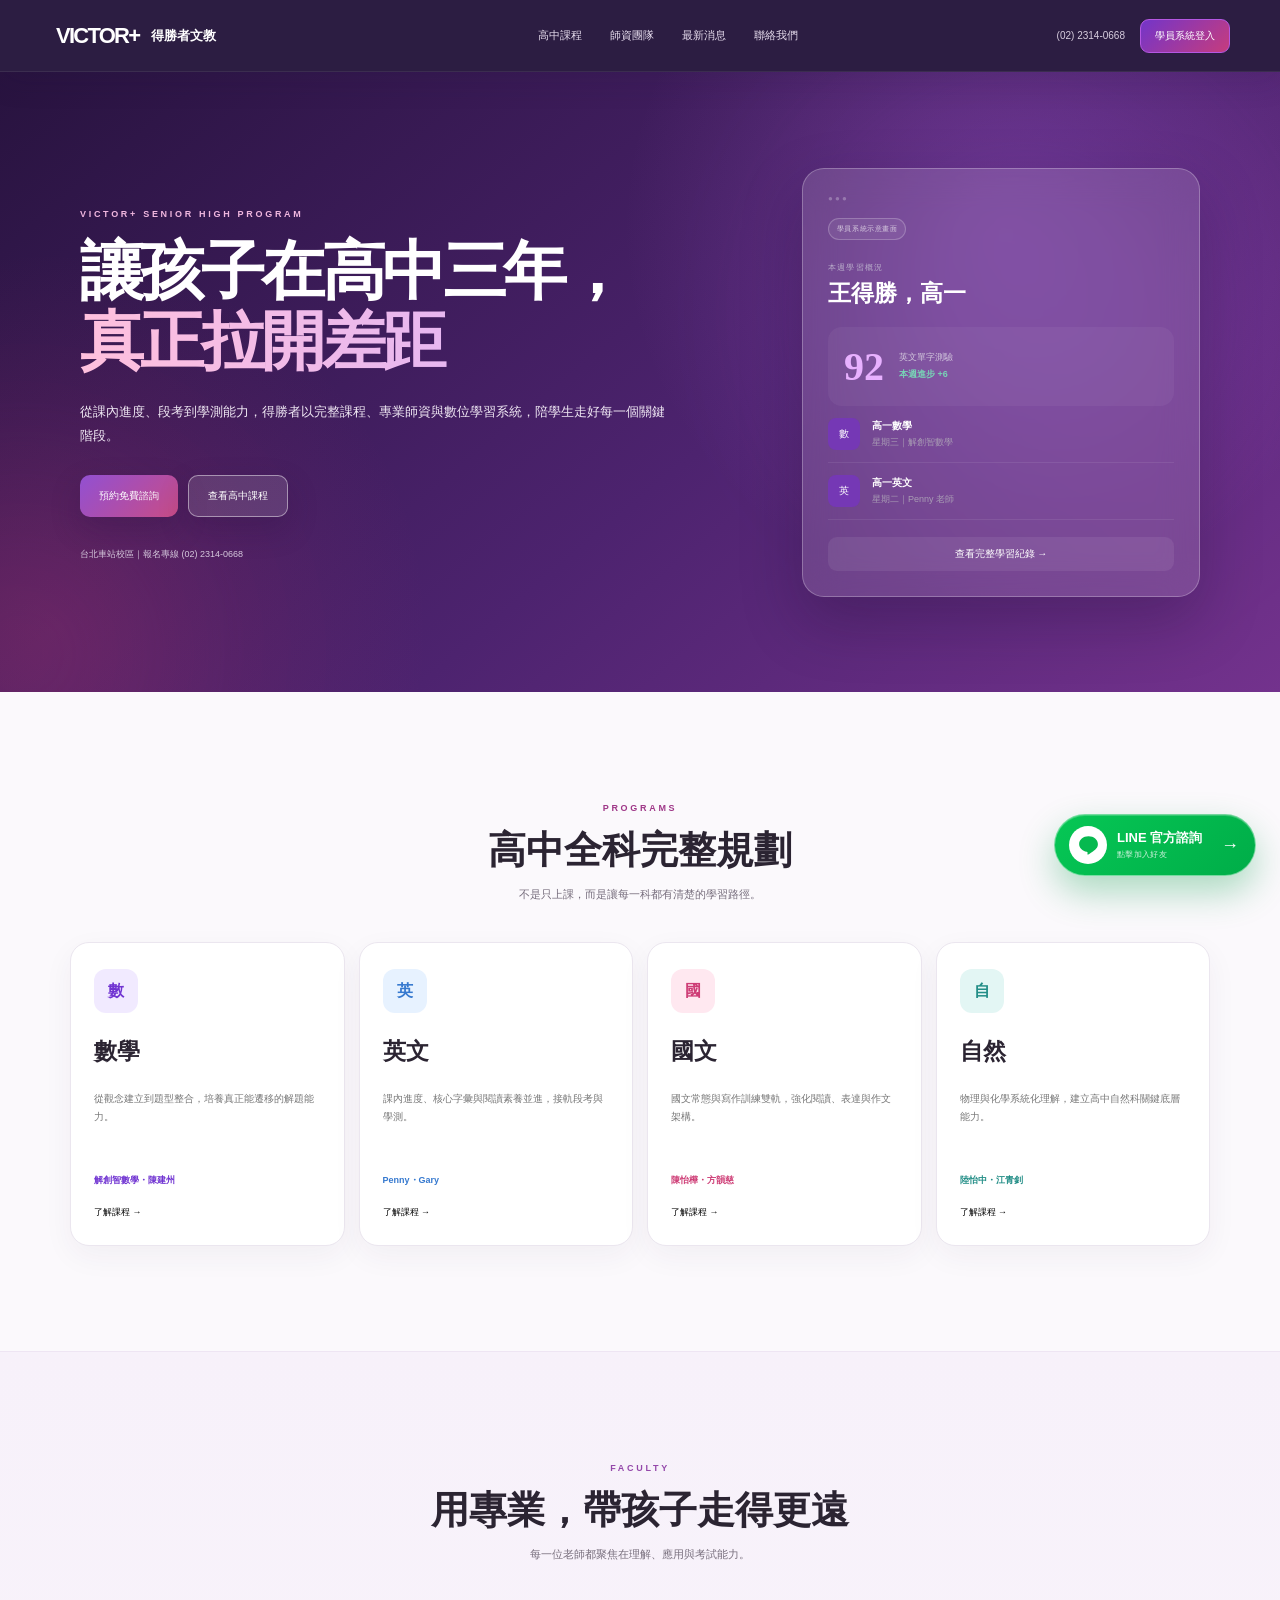
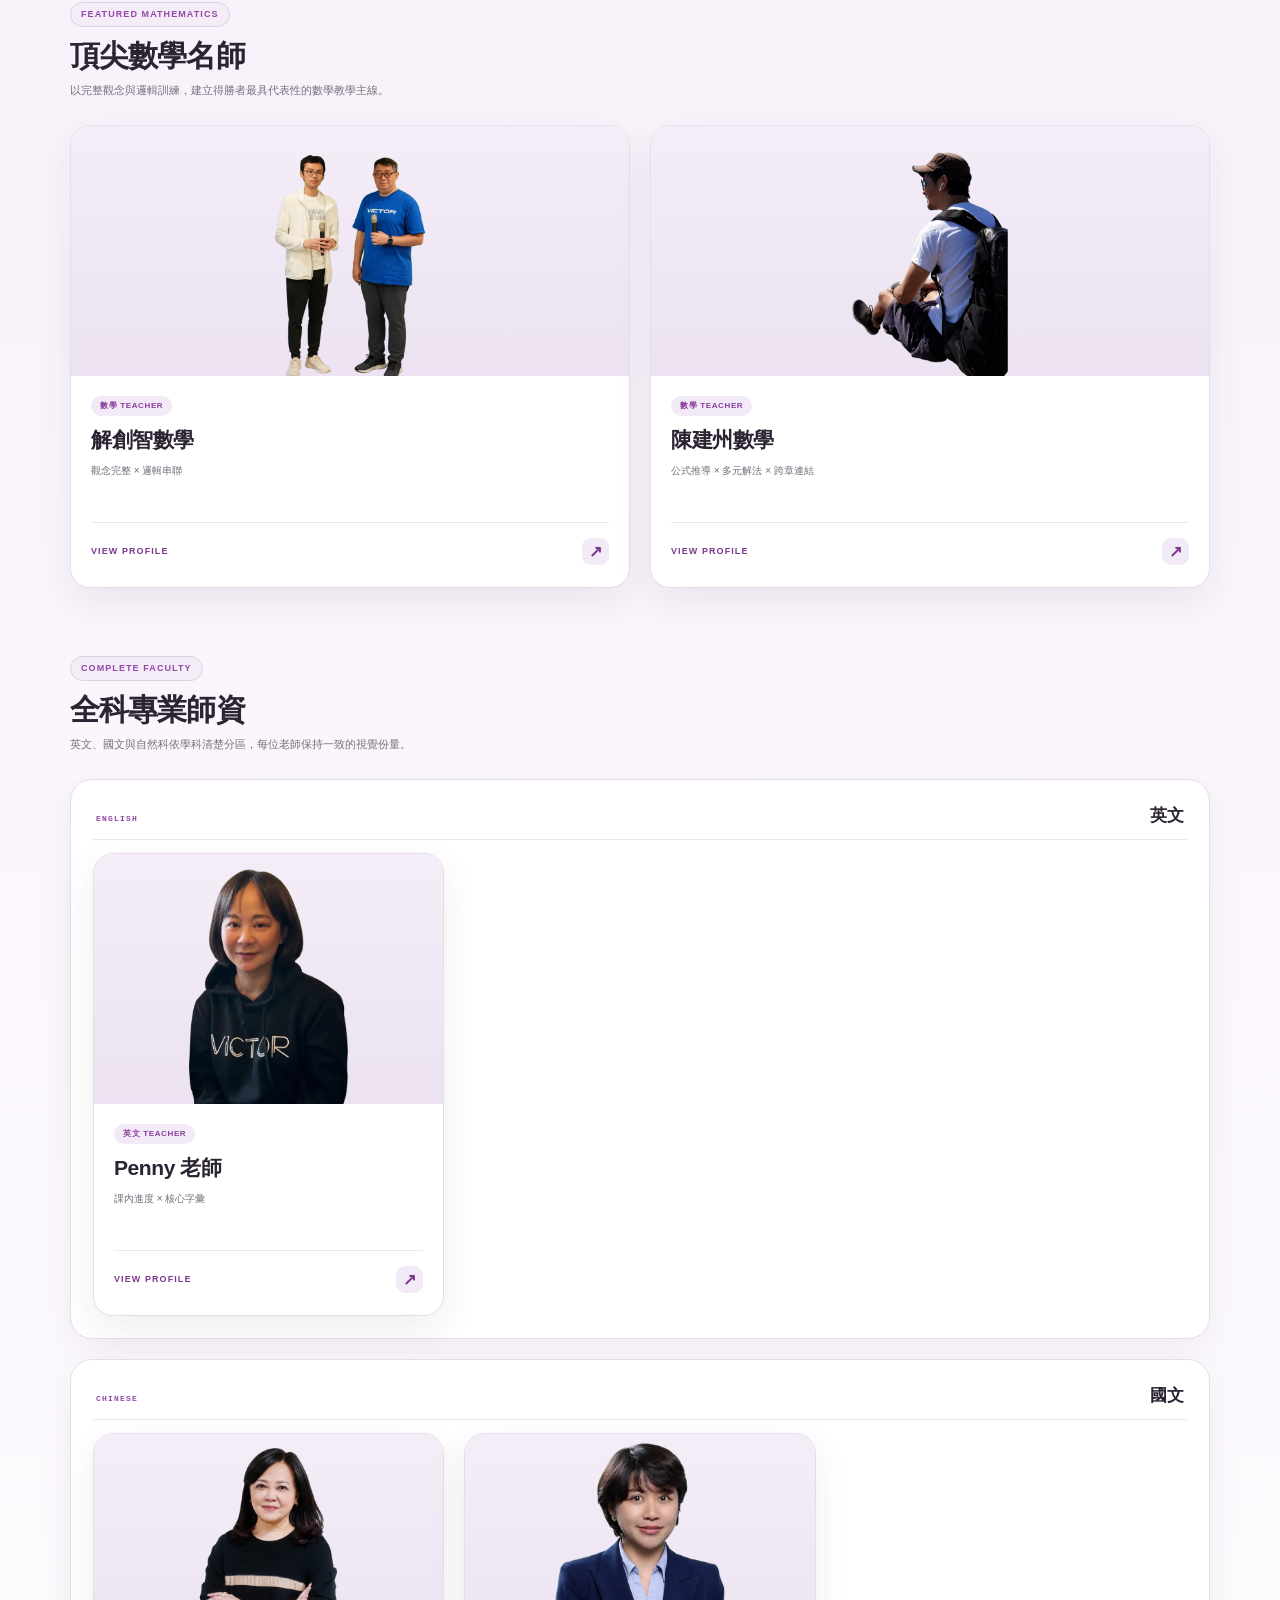
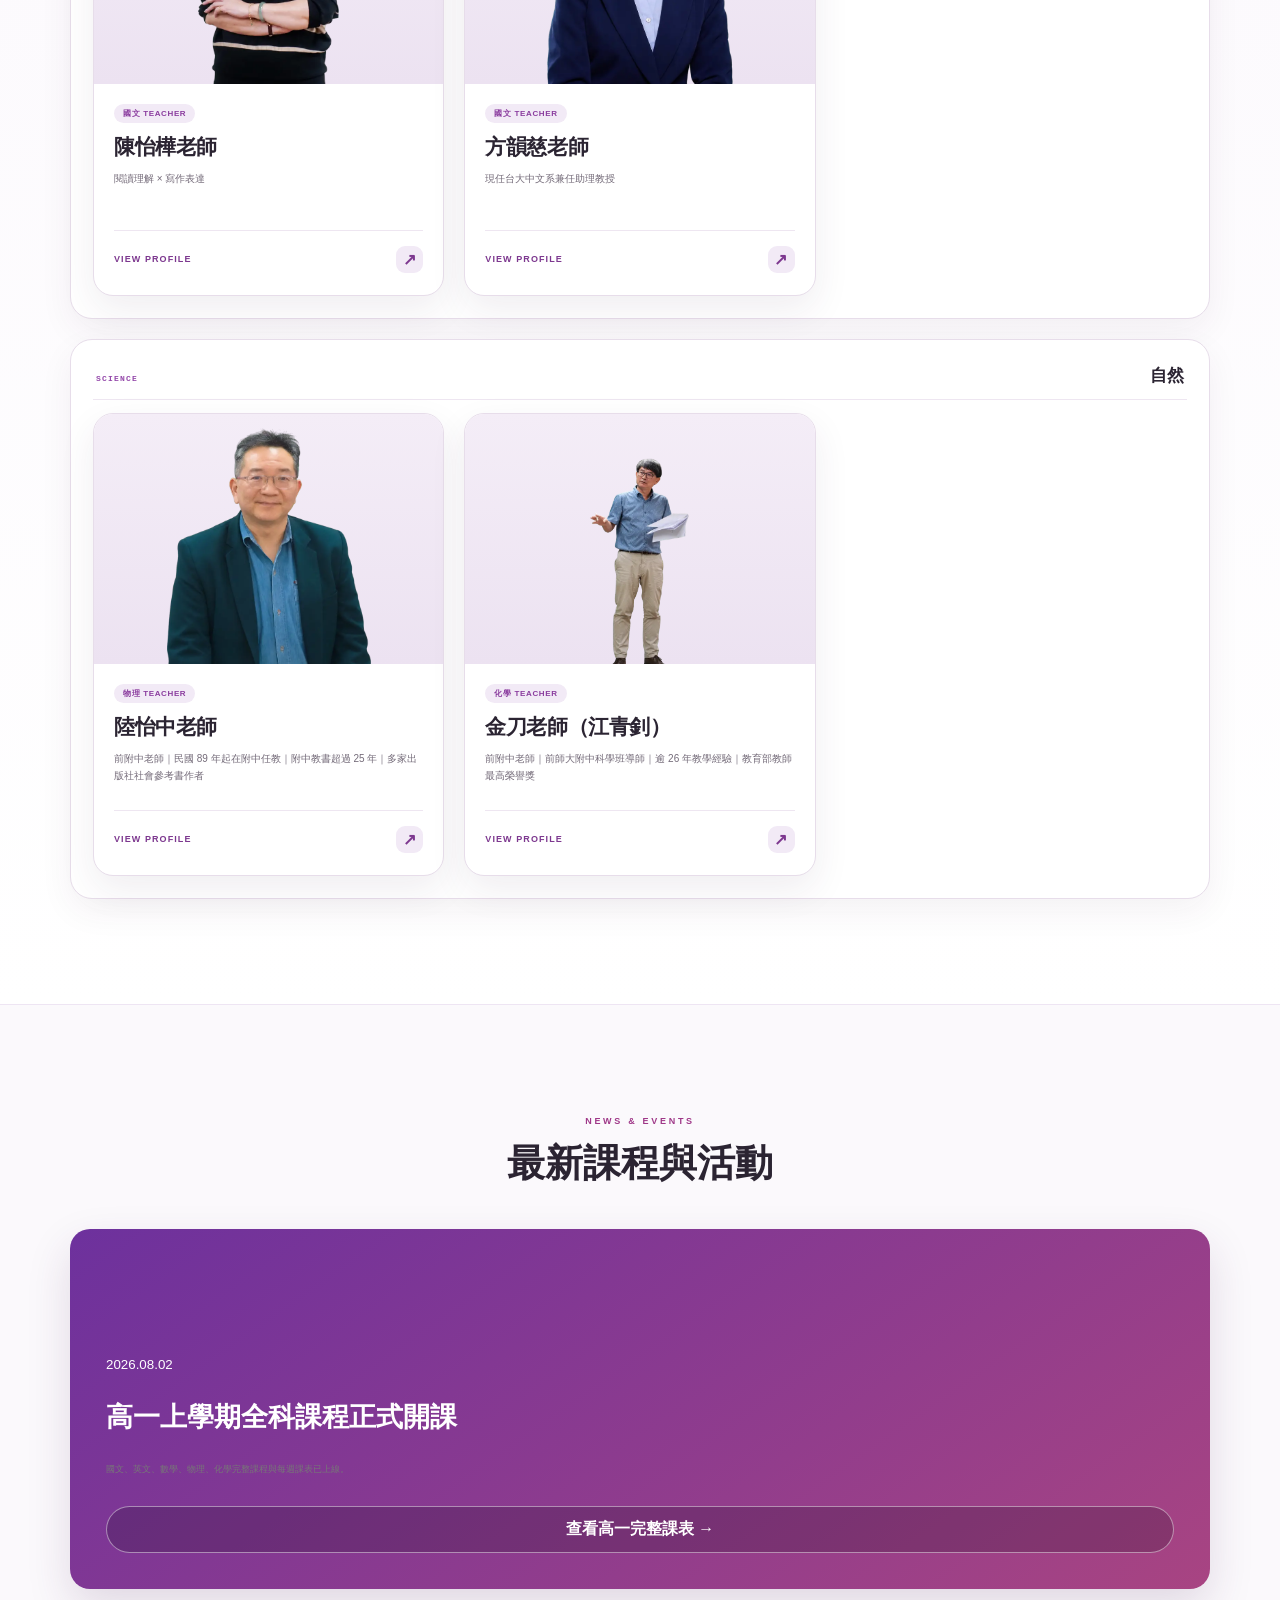
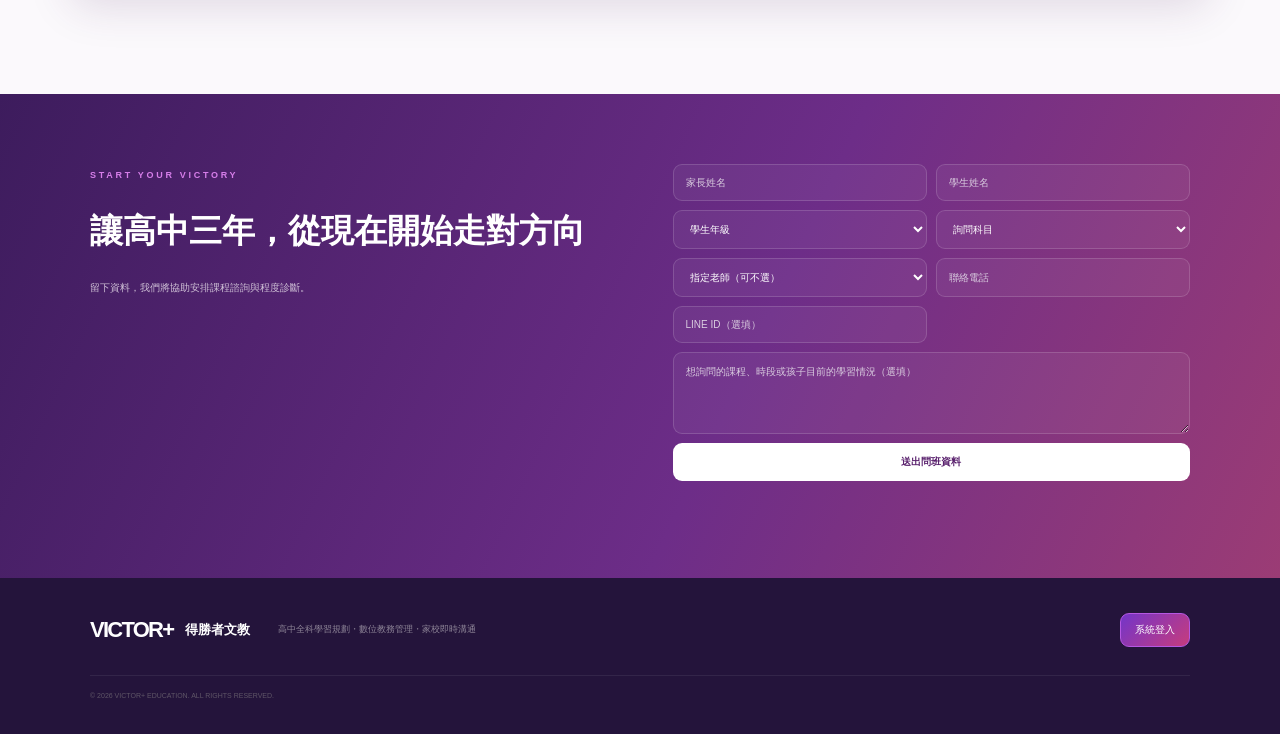
==== commit cf6711dd: "Deploy Victor Campus V3 integrated system" ====
--- a/index.html
+++ b/index.html
@@ -116,18 +116,6 @@
           <div class="slot empty"><span>NO CLASS</span></div>
         </div>
       </div>
-      <footer class="schedule-legend interactive-legend">
-        <div class="legend-heading"><span>SUBJECT EXPLORER</span><b id="legend-state">全部課程｜10 堂</b></div>
-        <div class="legend-buttons" role="group" aria-label="依科目篩選課表">
-          <button type="button" class="legend-filter selected" data-filter="all"><i>ALL</i><span>全部</span><em>10</em></button>
-          <button type="button" class="legend-filter" data-filter="math"><i>∑</i><span>數學</span><em>4</em></button>
-          <button type="button" class="legend-filter" data-filter="english"><i>ENG</i><span>英文</span><em>2</em></button>
-          <button type="button" class="legend-filter" data-filter="chinese"><i>文</i><span>國文</span><em>2</em></button>
-          <button type="button" class="legend-filter" data-filter="physics"><i>Φ</i><span>物理</span><em>1</em></button>
-          <button type="button" class="legend-filter" data-filter="chemistry"><i>⚗</i><span>化學</span><em>1</em></button>
-        </div>
-        <small>點選科目即可聚焦課程；再點「全部」恢復完整課表。手機版可左右滑動。</small>
-      </footer>
     </section>
   </div>
 
@@ -148,6 +136,7 @@
         <div class="role-picks platform-login-tabs">
           <button type="button" class="selected" data-role="學生"><b>學生</b><small>我的課程</small></button>
           <button type="button" data-role="家長"><b>家長</b><small>學習陪伴</small></button>
+          <button type="button" data-role="老師"><b>老師</b><small>教學管理</small></button>
           <button type="button" data-role="行政"><b>行政</b><small>校務管理</small></button>
         </div>
         <div class="login-fields platform-login-fields">
--- a/styles.css
+++ b/styles.css
@@ -232,3 +232,239 @@
 .hero-copy>p{color:#e1d8e7}.hero-copy>small{color:#bcaec6}.hero-actions button.ghost{border-color:rgba(255,255,255,.48);background:rgba(255,255,255,.1)}
 .preview-demo-label{display:inline-flex;align-items:center;width:max-content;margin:15px 0 0;padding:5px 8px;border:1px solid rgba(255,255,255,.22);border-radius:999px;background:rgba(255,255,255,.07);color:#d8cce0!important;font-size:7px!important;letter-spacing:.08em}
 @media(max-width:600px){.landing-hero{min-height:auto;padding:44px 17px 48px;gap:38px}.hero-copy h1{font-size:38px;line-height:1.12}.hero-copy>p{font-size:12px;line-height:1.8}.hero-actions{gap:9px;margin:23px 0}.hero-actions button{padding:13px 16px;font-size:11px}.hero-copy>small{font-size:8px}.system-preview{padding:18px 18px 16px;border-radius:19px}.system-preview .dots{display:none}.preview-demo-label{margin:0 auto 10px}.system-preview>span{margin:0 0 5px;font-size:7px}.system-preview h3{margin-bottom:13px;font-size:21px}.score{padding:12px 14px}.score strong{font-size:34px}.system-preview article{padding:9px 0}.system-preview>button{margin-top:12px;padding:9px}.line-consult{right:12px;bottom:12px;min-width:0;grid-template-columns:30px auto;gap:8px;padding:8px 11px}.line-icon{width:30px;height:30px}.line-icon svg{width:20px;height:20px}.line-consult b{font-size:11px}.line-consult small,.line-consult>i{display:none}}
+
+/* V2 visual refinement — brighter Victor purple, premium editorial faculty cards */
+:root{
+  --victor-deep:#24143b;
+  --victor-mid:#6430a4;
+  --victor-bright:#9853cf;
+  --victor-rose:#c84c86;
+  --victor-cream:#fbf9fc;
+  --victor-lilac:#f3edf8;
+  --victor-text:#2b2432;
+}
+body{background:var(--victor-cream);color:var(--victor-text)}
+.site-nav{background:rgba(36,20,59,.96);box-shadow:0 10px 30px rgba(35,16,55,.12)}
+.site-nav nav button{color:#e8deef}.site-nav nav button:hover{color:#fff;background:rgba(255,255,255,.07);border-radius:8px}
+.landing-hero{min-height:620px;background:radial-gradient(circle at 78% 25%,rgba(191,111,222,.28),transparent 34%),radial-gradient(circle at 4% 90%,rgba(210,61,123,.18),transparent 28%),linear-gradient(140deg,#28133f 0%,#4d236f 57%,#73328d 100%)}
+.beam{opacity:.18;filter:blur(105px)}
+.hero-copy>p{color:#f0e8f4}.hero-copy>small{color:#d6c9dd}.eyebrow{color:#f0b7df}
+.hero-copy h1 em{background:linear-gradient(90deg,#ffc0dd,#d5b0ff);background-clip:text}
+.hero-actions button{background:linear-gradient(135deg,#9250d2,#c84c86);box-shadow:0 12px 30px rgba(38,15,58,.22)}
+.hero-actions button.ghost{background:rgba(255,255,255,.12);border-color:rgba(255,255,255,.45)}
+.system-preview{transform:none;background:rgba(255,255,255,.13);border-color:rgba(255,255,255,.26);box-shadow:0 24px 60px rgba(26,9,43,.28)}
+.section{background:#fff}.section:nth-of-type(even){background:var(--victor-cream)}
+.section-head h2{color:var(--victor-text)}.section-head p{color:#766d7c}
+.programs article{box-shadow:0 10px 30px rgba(58,36,70,.05)}
+
+/* Faculty section: bright, restrained and premium — no sci-fi glow */
+.faculty{background:linear-gradient(180deg,#f6f0fa 0%,#fff 100%);color:var(--victor-text);border-top:1px solid #eee5f3;border-bottom:1px solid #eee5f3}
+.faculty .section-head.light span{color:#9b4ab5}.faculty .section-head.light h2{color:#2b2432}.faculty .section-head.light p{color:#786f7d}
+.teachers{gap:22px}
+.teachers article.faculty-card{position:relative;overflow:hidden;padding:0 0 24px;border:1px solid #e9e1ee;border-radius:20px;background:#fff;text-align:left;box-shadow:0 14px 38px rgba(63,37,77,.08);transition:transform .25s ease,box-shadow .25s ease,border-color .25s ease}
+.teachers article.faculty-card:hover{transform:translateY(-6px);box-shadow:0 22px 48px rgba(63,37,77,.14);border-color:#dcc8e7}
+.teachers article.faculty-card:focus-visible{outline:3px solid rgba(152,83,207,.25);outline-offset:3px}
+.teachers article.faculty-card>.teacher-photo{height:260px;margin:0 0 22px;border-radius:0;background:linear-gradient(180deg,#f5eff8 0%,#eee5f3 100%);overflow:hidden}
+.teachers article.faculty-card>.teacher-photo:after{display:none}
+.teachers article.faculty-card>.teacher-photo img{width:100%;height:100%;object-fit:contain;object-position:center bottom;filter:none;transform:none;transition:transform .3s ease}
+.teachers article.faculty-card:hover>.teacher-photo img{transform:scale(1.025)}
+.teachers article.faculty-card>span:not(.faculty-view),.teachers article.faculty-card>h3,.teachers article.faculty-card>p,.teachers article.faculty-card>.faculty-view{margin-left:22px;margin-right:22px}
+.teachers article.faculty-card>span:not(.faculty-view){display:inline-block;padding:5px 9px;border-radius:999px;background:#f1e8f6;color:#8d3da4;font-size:8px;font-weight:900;letter-spacing:.08em}
+.teachers article.faculty-card h3{margin-top:12px;margin-bottom:7px;color:#2b2432;font:800 20px/1.35 "Noto Sans TC","PingFang TC",sans-serif}
+.teachers article.faculty-card p{min-height:42px;margin-top:0;color:#746b79;font-size:10px;line-height:1.7}
+.faculty-view{display:flex;align-items:center;justify-content:space-between;margin-top:18px;padding-top:16px;border-top:1px solid #eee7f1;color:#7d388f}
+.faculty-view b{font-size:9px;letter-spacing:.12em}.faculty-view i{font-style:normal;font-size:16px;transition:transform .2s}.faculty-card:hover .faculty-view i{transform:translate(2px,-2px)}
+
+/* De-tech the faculty profile modal */
+.faculty-profile-overlay{background:rgba(35,22,43,.6);backdrop-filter:blur(10px)}
+.faculty-profile-shell{border:1px solid #e8deec;background:#fff;color:#2b2432;box-shadow:0 30px 90px rgba(31,16,39,.24)}
+.faculty-profile-visual{background:linear-gradient(180deg,#f5eff8,#ece2f1);border-color:#e3d8e8}
+.faculty-profile-visual:before,.faculty-profile-visual:after,.profile-grid,.profile-radar,.profile-target,.profile-scan-line,.faculty-profile-visual>small{display:none!important}
+.faculty-profile-visual>img{filter:none!important}
+.faculty-profile-copy{background:#fff}.faculty-profile-copy h2{color:#2b2432}.faculty-profile-copy>p{color:#746b79}
+.profile-kicker{color:#9750ad}.profile-subject{border-color:#dccae4;background:#f5edf8;color:#853a99}
+.profile-signals article{border-color:#e7ddea;background:#faf7fb}.profile-signals small{color:#9b8fa0}.profile-signals b{color:#302836}.profile-signals span{color:#776d7d}
+.profile-line{border-color:#d7c4df;background:#f4edf7;color:#76358b}.profile-line:hover{background:#eadff0}
+.faculty-profile-close{background:#f5f0f7;color:#625869}
+
+.news-feature{background:linear-gradient(145deg,#6d319d,#a84482);box-shadow:0 18px 44px rgba(73,34,87,.15)}
+.contact{background:linear-gradient(115deg,#3d1c5d,#6d2d88 58%,#9b3c75)}
+footer{background:#24143b}
+
+@media(max-width:900px){.teachers{gap:16px}.teachers article.faculty-card>.teacher-photo{height:245px}}
+@media(max-width:620px){.landing-hero{background:radial-gradient(circle at 75% 15%,rgba(191,111,222,.24),transparent 38%),linear-gradient(150deg,#2d1645,#653080)}.teachers article.faculty-card>.teacher-photo{height:285px!important}.teachers article.faculty-card{border-radius:18px}}
+
+/* V2.1 faculty repair — overrides legacy sci-fi faculty rules */
+.faculty,
+.faculty.section{
+  background:linear-gradient(180deg,#f7f1fa 0%,#ffffff 100%)!important;
+  color:#2b2432!important;
+}
+.faculty:before,.faculty:after{display:none!important}
+.faculty .section-head.light span,.faculty .section-head.light h2,.faculty .section-head.light p,
+.faculty-zone-head span,.faculty-zone-head h3,.faculty-zone-head p,
+.subject-block>header span,.subject-block>header h4{
+  color:#2b2432!important;
+  text-shadow:none!important;
+}
+.faculty .section-head.light span,.faculty-zone-head>span,.subject-block>header span{color:#9448aa!important}
+.faculty .section-head.light p,.faculty-zone-head p{color:#786f7d!important}
+.faculty-zone-head{
+  display:block!important;
+  margin:0 0 24px!important;
+  padding:0!important;
+}
+.faculty-zone-head>span{
+  display:inline-block!important;
+  width:auto!important;height:auto!important;min-width:0!important;
+  margin:0 0 10px!important;padding:6px 10px!important;
+  border:1px solid #decfe5!important;border-radius:999px!important;
+  background:#f4ecf7!important;
+  font:800 9px/1.2 "Noto Sans TC",sans-serif!important;
+  letter-spacing:.12em!important;
+}
+.faculty-zone-head h3{margin:0 0 7px!important;font:800 30px/1.25 "Noto Sans TC","PingFang TC",sans-serif!important}
+.faculty-zone-head p{margin:0!important;font-size:11px!important;line-height:1.7!important}
+
+.featured-math-grid,
+.other-subjects-grid,
+.subject-card-grid,
+.teachers{
+  display:grid!important;
+  grid-template-columns:repeat(3,minmax(0,1fr))!important;
+  gap:20px!important;
+  align-items:stretch!important;
+}
+.featured-math-grid{grid-template-columns:repeat(2,minmax(0,1fr))!important}
+.other-subjects-grid{grid-template-columns:1fr!important}
+.subject-block{
+  padding:22px!important;
+  border:1px solid #e7ddea!important;
+  border-radius:22px!important;
+  background:#fff!important;
+  box-shadow:0 12px 34px rgba(60,37,72,.06)!important;
+}
+.subject-block>header{border-bottom:1px solid #eee6f1!important}
+
+.teachers article.faculty-card,
+.featured-math-grid .faculty-card,
+.other-subjects-grid .faculty-card,
+.subject-card-grid .faculty-card{
+  display:flex!important;
+  flex-direction:column!important;
+  min-height:0!important;
+  padding:0 0 22px!important;
+  border:1px solid #e7ddea!important;
+  border-radius:20px!important;
+  background:#fff!important;
+  color:#2b2432!important;
+  text-align:left!important;
+  box-shadow:0 14px 36px rgba(61,37,73,.08)!important;
+  overflow:hidden!important;
+  transform:none!important;
+}
+.teachers article.faculty-card:hover,
+.featured-math-grid .faculty-card:hover,
+.other-subjects-grid .faculty-card:hover{
+  transform:translateY(-5px)!important;
+  border-color:#d8c3e2!important;
+  box-shadow:0 22px 46px rgba(61,37,73,.13)!important;
+}
+.teachers article.faculty-card:before,.teachers article.faculty-card:after,
+.featured-math-grid .faculty-card:before,.featured-math-grid .faculty-card:after,
+.other-subjects-grid .faculty-card:before,.other-subjects-grid .faculty-card:after{display:none!important}
+
+.teachers article.faculty-card>.teacher-photo,
+.featured-math-grid .faculty-card>.teacher-photo,
+.other-subjects-grid .faculty-card>.teacher-photo,
+.subject-card-grid .faculty-card>.teacher-photo{
+  width:100%!important;
+  height:250px!important;
+  min-height:250px!important;
+  margin:0 0 20px!important;
+  padding:10px 10px 0!important;
+  border:0!important;
+  border-radius:0!important;
+  background:linear-gradient(180deg,#f4edf7 0%,#ece2f1 100%)!important;
+  box-shadow:none!important;
+  overflow:hidden!important;
+}
+.teachers .teacher-photo:before,.teachers .teacher-photo:after{display:none!important}
+.teachers .teacher-photo img,
+.featured-math-grid .teacher-photo img,
+.other-subjects-grid .teacher-photo img{
+  width:100%!important;height:100%!important;
+  object-fit:contain!important;object-position:center bottom!important;
+  filter:none!important;transform:none!important;
+}
+
+.teachers article.faculty-card>span:not(.faculty-view),
+.featured-math-grid .faculty-card>span:not(.faculty-view),
+.other-subjects-grid .faculty-card>span:not(.faculty-view){
+  display:inline-block!important;
+  align-self:flex-start!important;
+  margin:0 20px 10px!important;
+  padding:5px 9px!important;
+  border:0!important;border-radius:999px!important;
+  background:#f2eaf6!important;
+  color:#8b3d9f!important;
+  font:800 8px/1.2 "Noto Sans TC",sans-serif!important;
+  letter-spacing:.08em!important;
+}
+.teachers article.faculty-card h3,
+.featured-math-grid .faculty-card h3,
+.other-subjects-grid .faculty-card h3{
+  display:block!important;
+  grid-column:auto!important;
+  margin:0 20px 8px!important;
+  padding:0!important;
+  color:#2b2432!important;
+  font:800 21px/1.35 "Noto Sans TC","PingFang TC",sans-serif!important;
+  text-shadow:none!important;
+}
+.teachers article.faculty-card p,
+.featured-math-grid .faculty-card p,
+.other-subjects-grid .faculty-card p{
+  display:block!important;
+  grid-column:auto!important;
+  min-height:42px!important;
+  margin:0 20px!important;
+  padding:0!important;
+  color:#746b79!important;
+  font:400 10px/1.75 "Noto Sans TC","PingFang TC",sans-serif!important;
+}
+.teachers .faculty-view,
+.featured-math-grid .faculty-view,
+.other-subjects-grid .faculty-view{
+  display:flex!important;
+  grid-column:auto!important;
+  justify-content:space-between!important;
+  align-items:center!important;
+  margin:18px 20px 0!important;
+  padding:15px 0 0!important;
+  border-top:1px solid #eee6f1!important;
+  color:#7d388f!important;
+  font:800 9px/1.2 "Noto Sans TC",sans-serif!important;
+  letter-spacing:.08em!important;
+}
+.teachers .faculty-view i{background:#f2eaf6!important;color:#7d388f!important;box-shadow:none!important}
+
+@media(max-width:1000px){
+  .featured-math-grid,.teachers,.subject-card-grid{grid-template-columns:repeat(2,minmax(0,1fr))!important}
+}
+@media(max-width:650px){
+  .featured-math-grid,.teachers,.subject-card-grid{grid-template-columns:1fr!important}
+  .faculty-zone-head h3{font-size:24px!important}
+  .teachers article.faculty-card>.teacher-photo,.featured-math-grid .faculty-card>.teacher-photo,.other-subjects-grid .faculty-card>.teacher-photo{height:280px!important;min-height:280px!important}
+}
+
+/* V3 schedule-to-faculty navigation */
+.schedule-shell{min-height:auto}
+.schedule-scroll{padding-bottom:30px}
+.course-card{cursor:pointer}
+.course-card:after{content:"查看師資 →";display:block;margin-top:5px;color:var(--course);font-size:8px;font-weight:900;letter-spacing:.08em;opacity:.78}
+.course-card:hover:after,.course-card:focus-visible:after{opacity:1}
+.course-card:focus-visible{outline:2px solid var(--course);outline-offset:2px}
+.faculty-card.subject-highlight{animation:facultySubjectHighlight 2.3s ease both!important;border-color:#9d62bf!important;box-shadow:0 0 0 5px rgba(151,77,182,.12),0 24px 54px rgba(70,35,83,.2)!important;transform:translateY(-7px)!important}
+@keyframes facultySubjectHighlight{0%{transform:translateY(0) scale(.985)}18%,72%{transform:translateY(-7px) scale(1.015)}100%{transform:translateY(0) scale(1)}}
+@media(max-width:760px){.course-card:after{font-size:7px}.schedule-scroll{padding-bottom:18px}}
